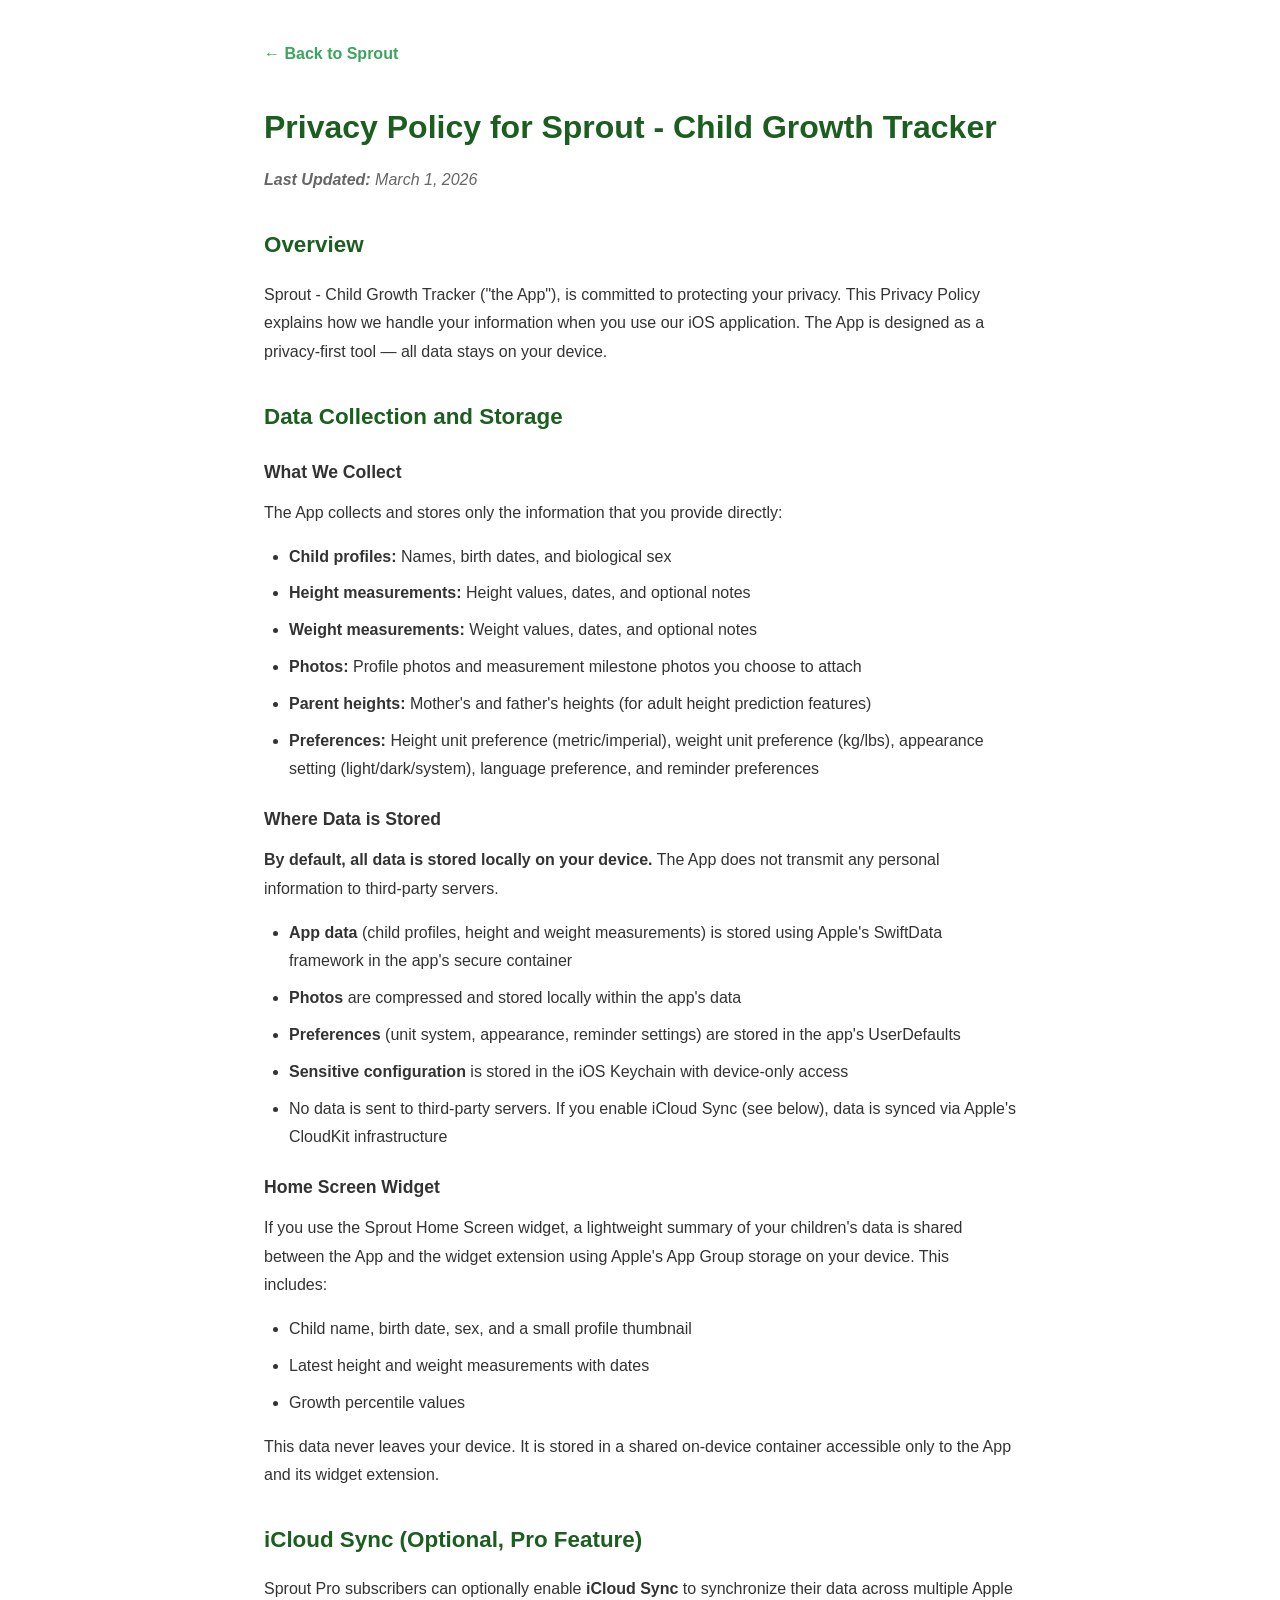
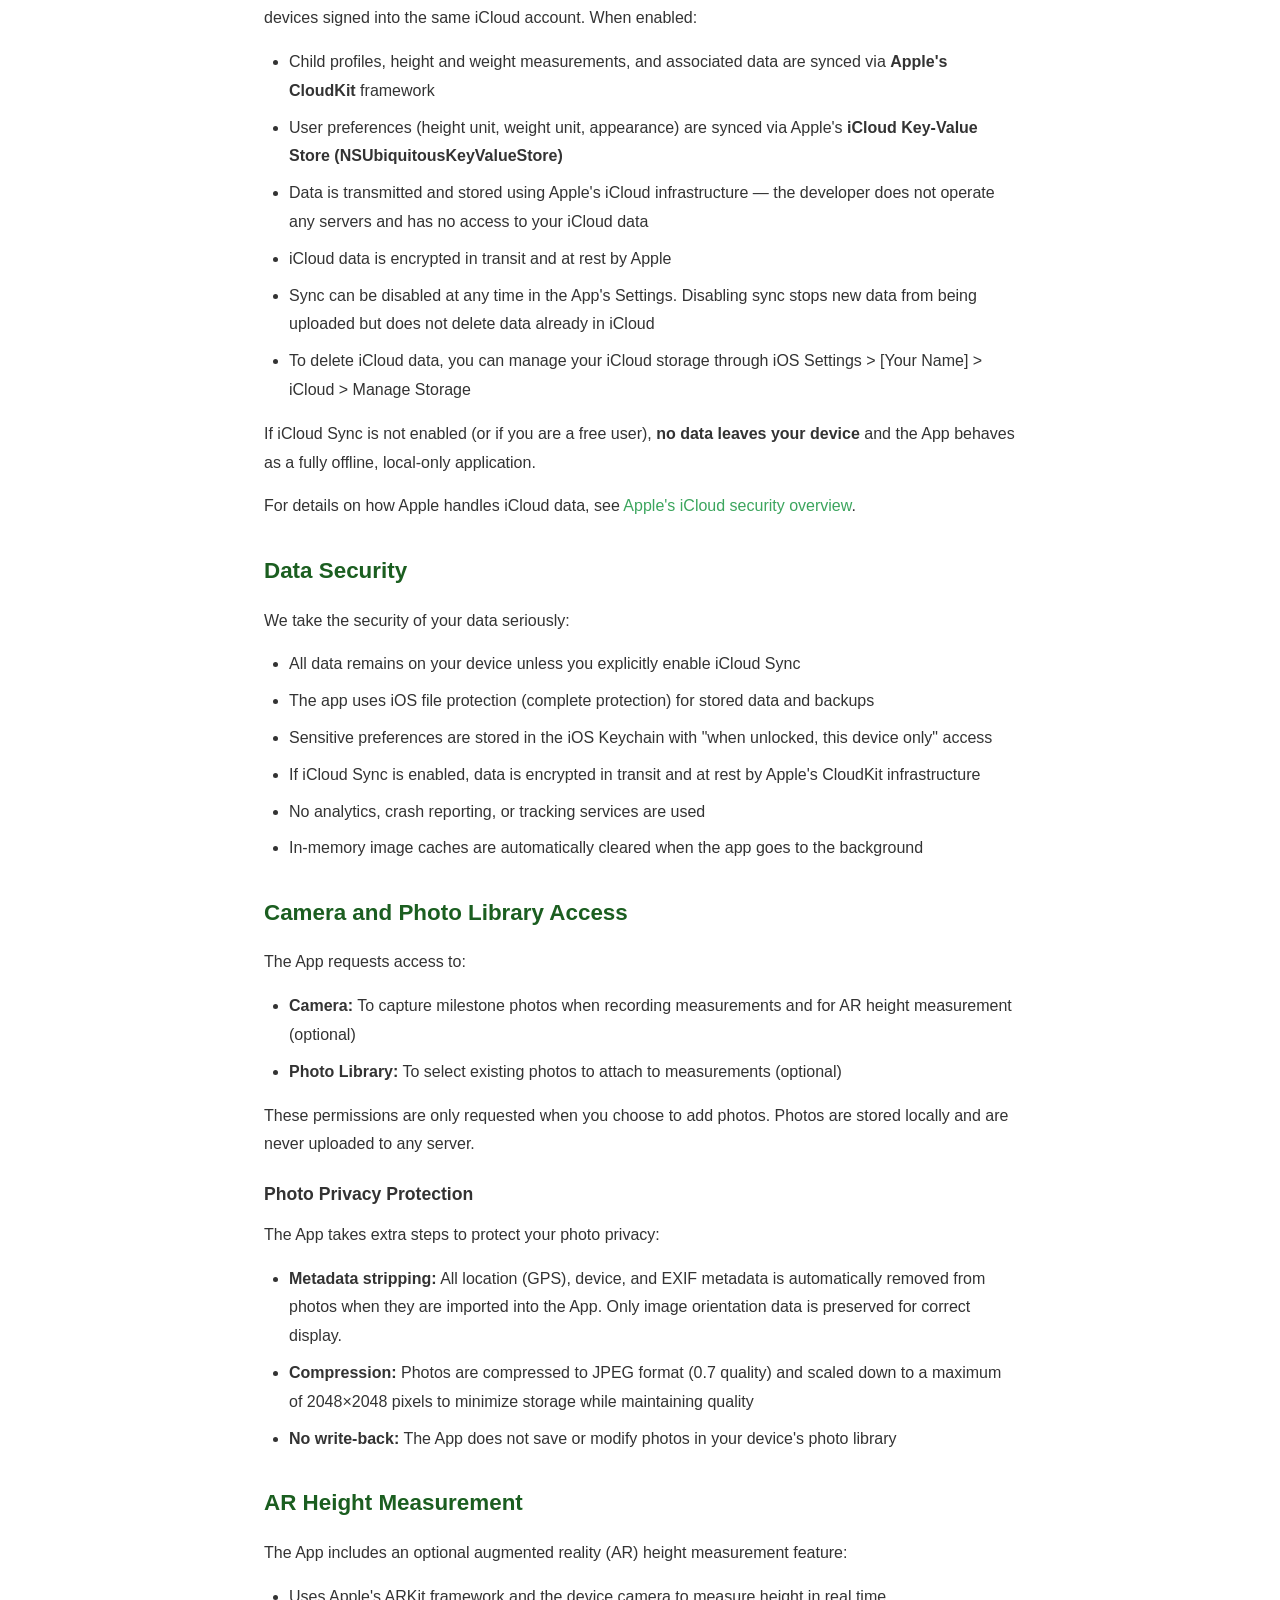
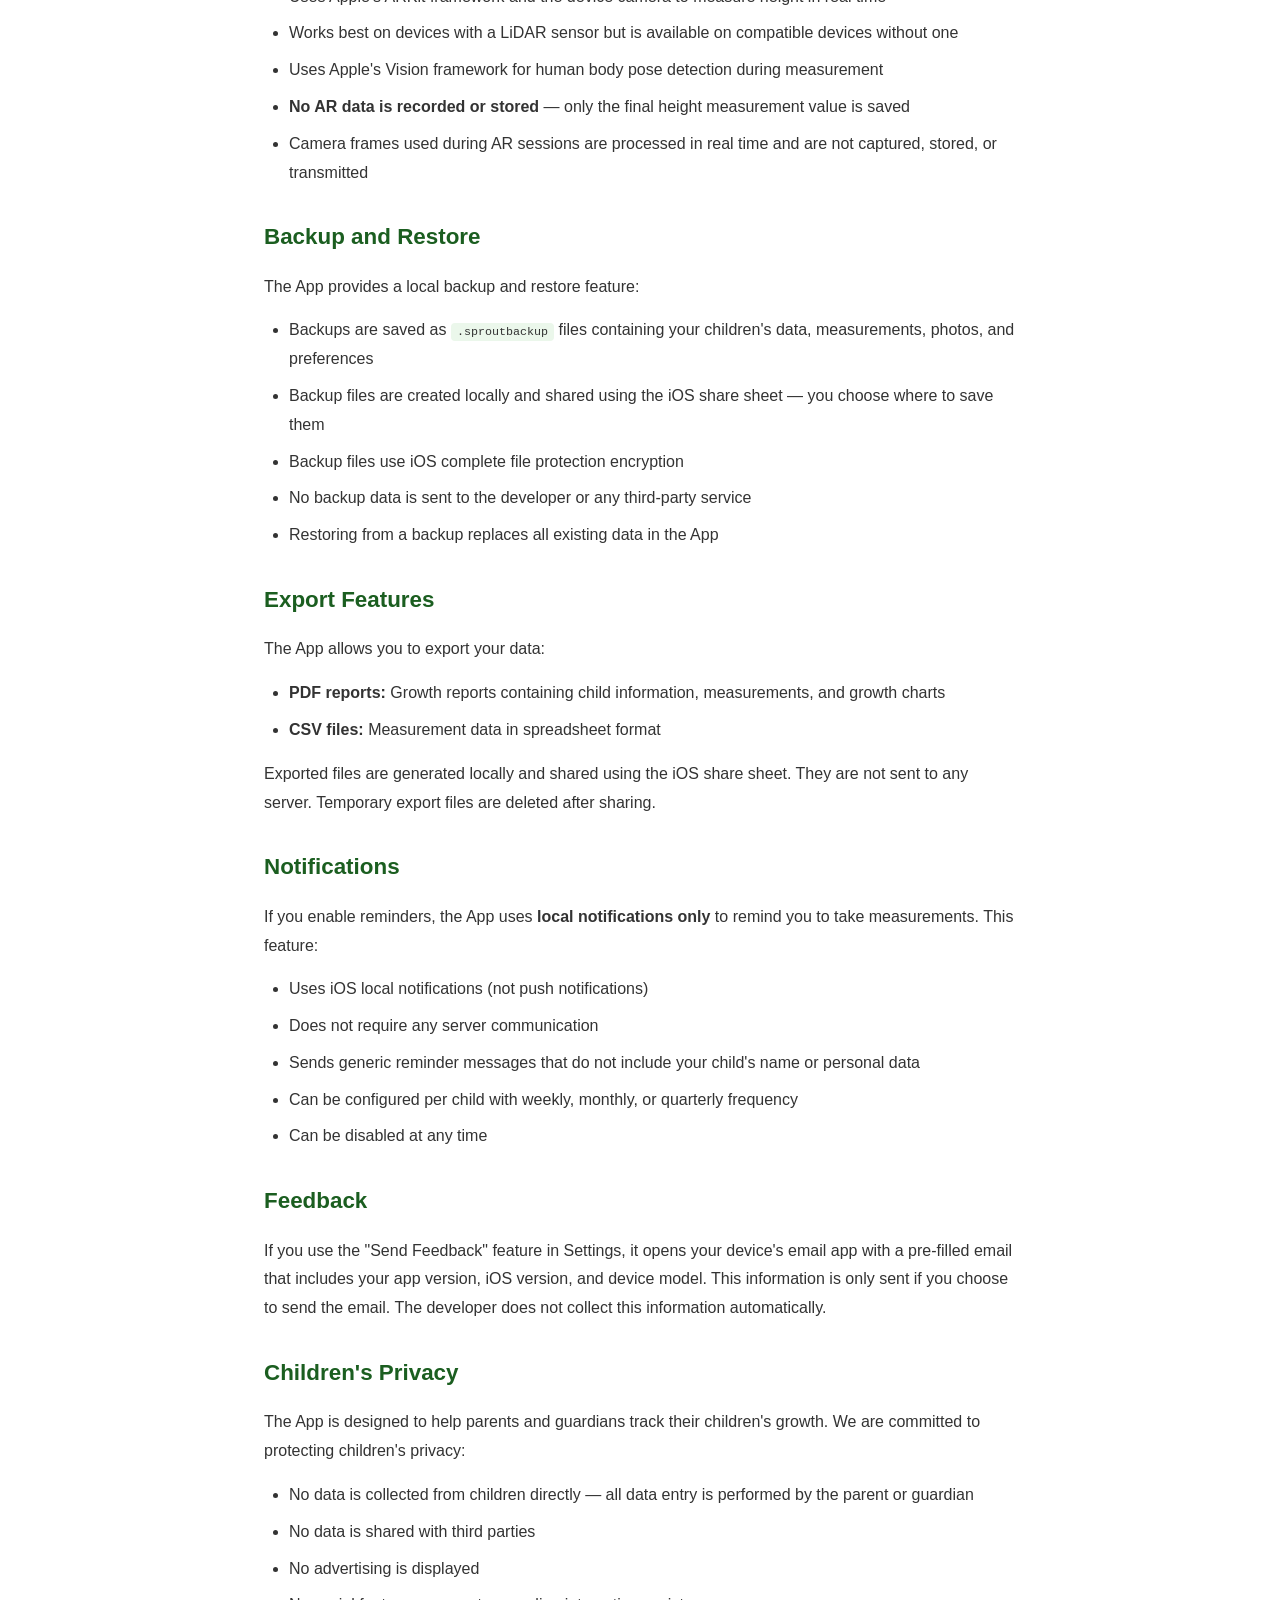
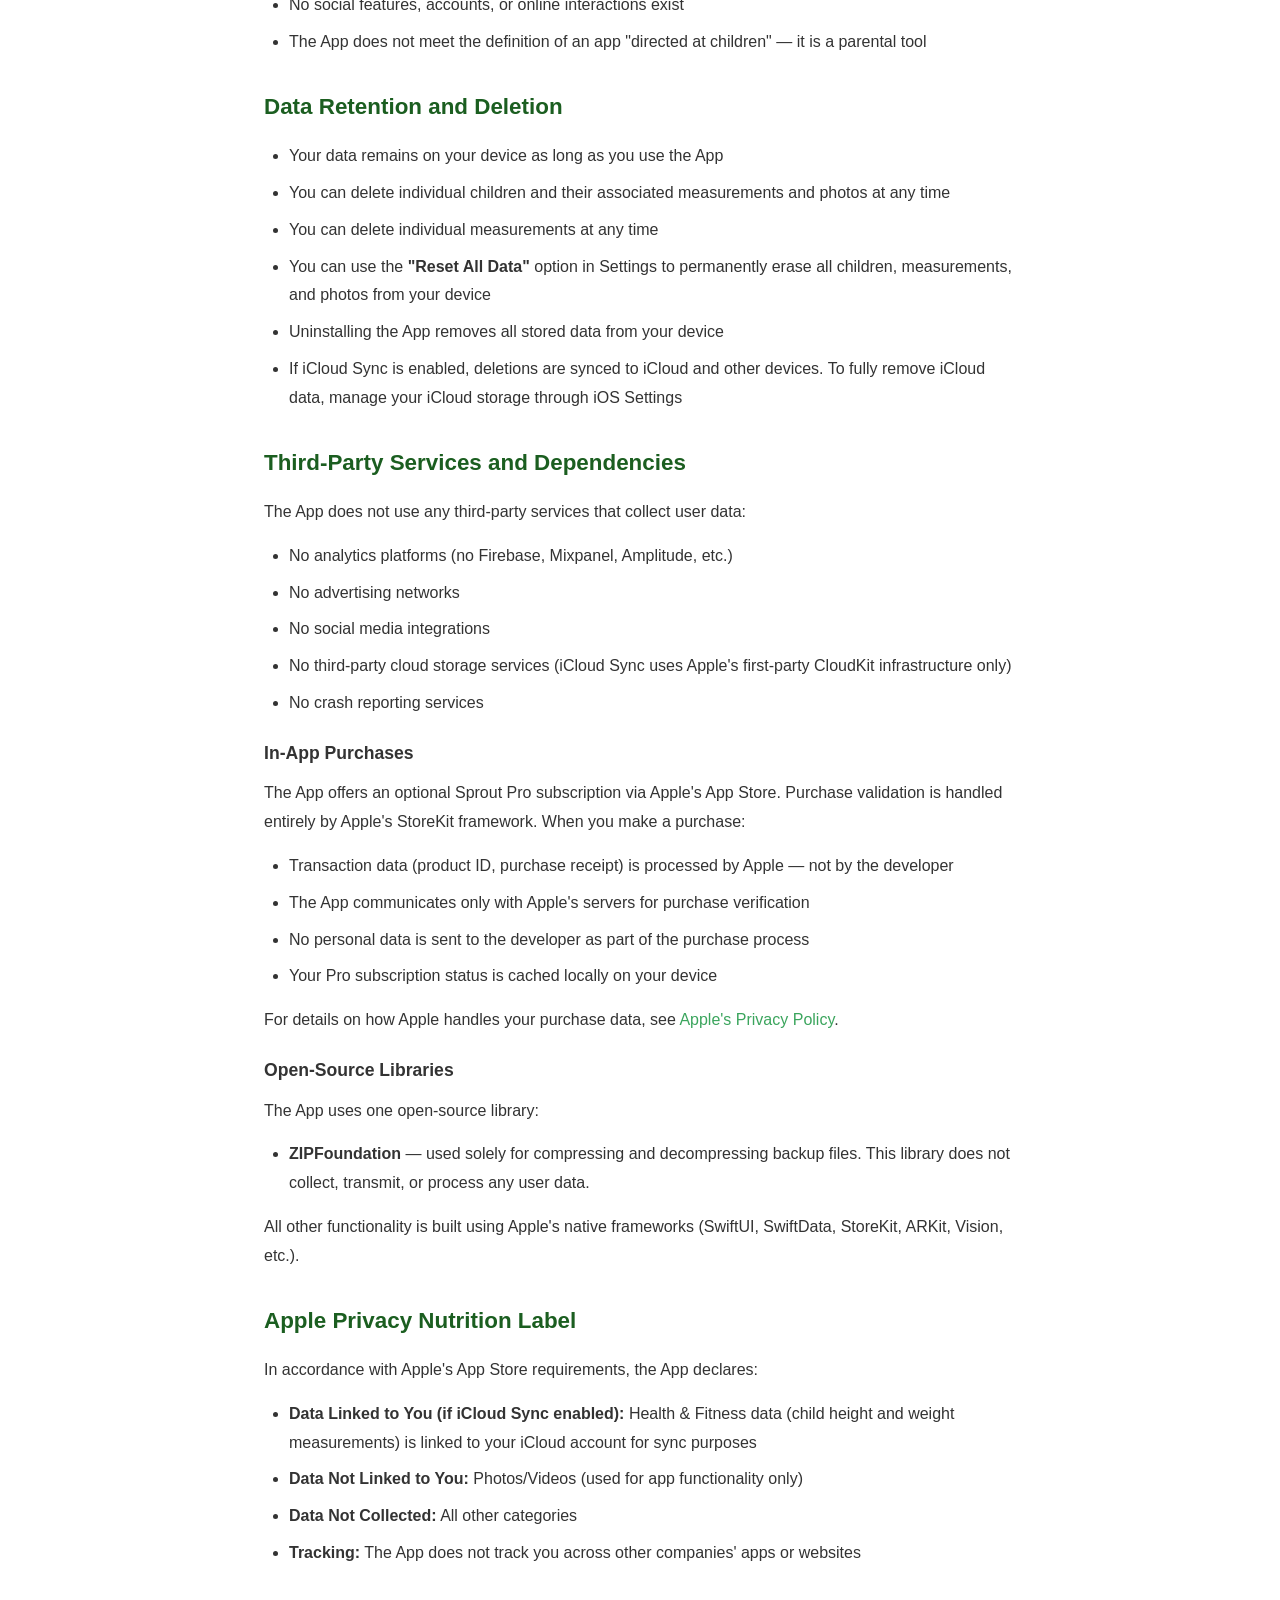
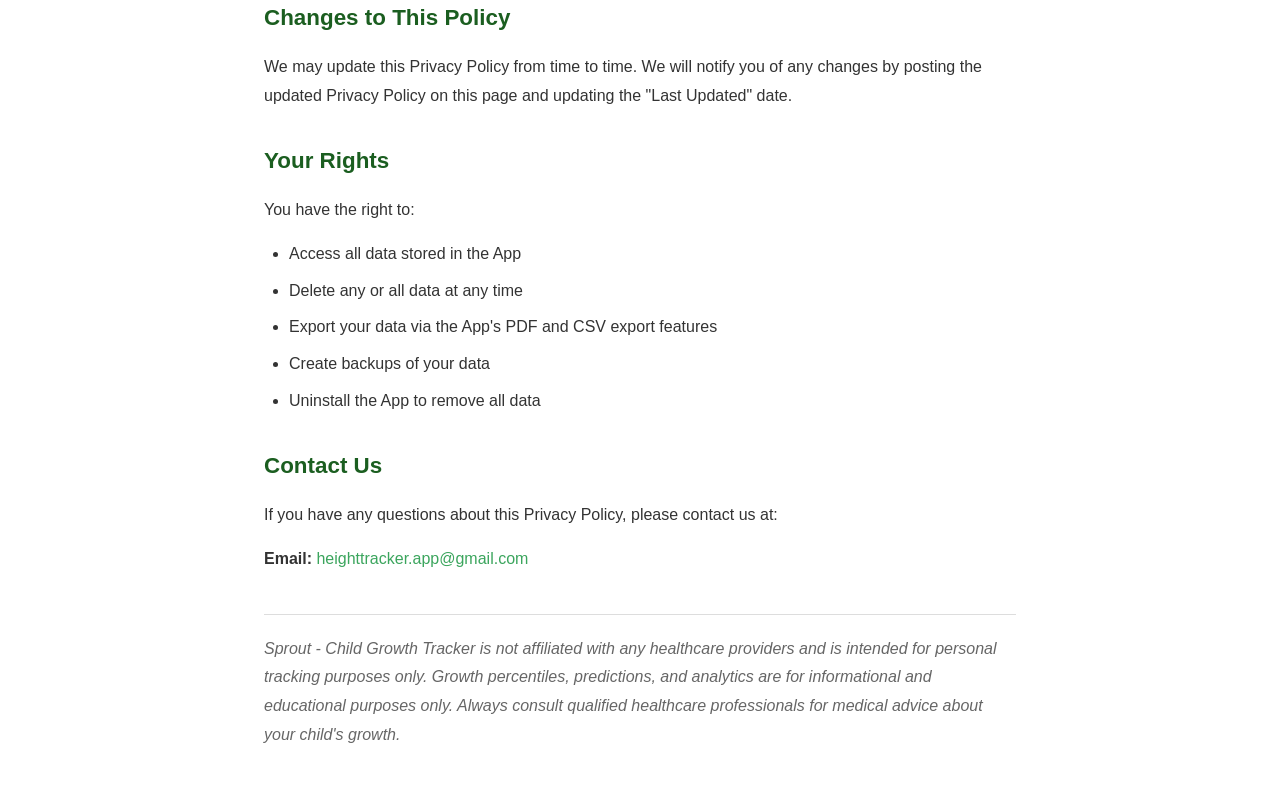
==== privacy-policy.html @ 0b7a2065 "Consolidate legal pages into main site and update for v2.3.0 - Add privacy-policy.html and terms-of-" ====
<!DOCTYPE html>
<html lang="en">
<head>
    <meta charset="UTF-8">
    <meta name="viewport" content="width=device-width, initial-scale=1.0">
    <title>Privacy Policy - Sprout - Child Growth Tracker</title>
    <meta name="description" content="Privacy Policy for Sprout - Child Growth Tracker. Learn how we protect your family's data.">

    <!-- Favicon -->
    <link rel="icon" type="image/png" href="images/app-icon.png">
    <link rel="apple-touch-icon" href="images/app-icon.png">

    <!-- Stylesheet -->
    <link rel="stylesheet" href="css/style.css">
    <link rel="stylesheet" href="css/legal.css">
</head>
<body>
    <div class="legal-container">
        <a href="index.html" class="back-link">&larr; Back to Sprout</a>

        <h1>Privacy Policy for Sprout - Child Growth Tracker</h1>
        <p class="updated"><strong>Last Updated:</strong> March 1, 2026</p>

        <h2>Overview</h2>
        <p>Sprout - Child Growth Tracker ("the App"), is committed to protecting your privacy. This Privacy Policy explains how we handle your information when you use our iOS application. The App is designed as a privacy-first tool &mdash; all data stays on your device.</p>

        <h2>Data Collection and Storage</h2>

        <h3>What We Collect</h3>
        <p>The App collects and stores only the information that you provide directly:</p>
        <ul>
            <li><strong>Child profiles:</strong> Names, birth dates, and biological sex</li>
            <li><strong>Height measurements:</strong> Height values, dates, and optional notes</li>
            <li><strong>Weight measurements:</strong> Weight values, dates, and optional notes</li>
            <li><strong>Photos:</strong> Profile photos and measurement milestone photos you choose to attach</li>
            <li><strong>Parent heights:</strong> Mother's and father's heights (for adult height prediction features)</li>
            <li><strong>Preferences:</strong> Height unit preference (metric/imperial), weight unit preference (kg/lbs), appearance setting (light/dark/system), language preference, and reminder preferences</li>
        </ul>

        <h3>Where Data is Stored</h3>
        <p><strong>By default, all data is stored locally on your device.</strong> The App does not transmit any personal information to third-party servers.</p>
        <ul>
            <li><strong>App data</strong> (child profiles, height and weight measurements) is stored using Apple's SwiftData framework in the app's secure container</li>
            <li><strong>Photos</strong> are compressed and stored locally within the app's data</li>
            <li><strong>Preferences</strong> (unit system, appearance, reminder settings) are stored in the app's UserDefaults</li>
            <li><strong>Sensitive configuration</strong> is stored in the iOS Keychain with device-only access</li>
            <li>No data is sent to third-party servers. If you enable iCloud Sync (see below), data is synced via Apple's CloudKit infrastructure</li>
        </ul>

        <h3>Home Screen Widget</h3>
        <p>If you use the Sprout Home Screen widget, a lightweight summary of your children's data is shared between the App and the widget extension using Apple's App Group storage on your device. This includes:</p>
        <ul>
            <li>Child name, birth date, sex, and a small profile thumbnail</li>
            <li>Latest height and weight measurements with dates</li>
            <li>Growth percentile values</li>
        </ul>
        <p>This data never leaves your device. It is stored in a shared on-device container accessible only to the App and its widget extension.</p>

        <h2>iCloud Sync (Optional, Pro Feature)</h2>
        <p>Sprout Pro subscribers can optionally enable <strong>iCloud Sync</strong> to synchronize their data across multiple Apple devices signed into the same iCloud account. When enabled:</p>
        <ul>
            <li>Child profiles, height and weight measurements, and associated data are synced via <strong>Apple's CloudKit</strong> framework</li>
            <li>User preferences (height unit, weight unit, appearance) are synced via Apple's <strong>iCloud Key-Value Store (NSUbiquitousKeyValueStore)</strong></li>
            <li>Data is transmitted and stored using Apple's iCloud infrastructure &mdash; the developer does not operate any servers and has no access to your iCloud data</li>
            <li>iCloud data is encrypted in transit and at rest by Apple</li>
            <li>Sync can be disabled at any time in the App's Settings. Disabling sync stops new data from being uploaded but does not delete data already in iCloud</li>
            <li>To delete iCloud data, you can manage your iCloud storage through iOS Settings &gt; [Your Name] &gt; iCloud &gt; Manage Storage</li>
        </ul>
        <p>If iCloud Sync is not enabled (or if you are a free user), <strong>no data leaves your device</strong> and the App behaves as a fully offline, local-only application.</p>
        <p>For details on how Apple handles iCloud data, see <a href="https://support.apple.com/en-us/102651">Apple's iCloud security overview</a>.</p>

        <h2>Data Security</h2>
        <p>We take the security of your data seriously:</p>
        <ul>
            <li>All data remains on your device unless you explicitly enable iCloud Sync</li>
            <li>The app uses iOS file protection (complete protection) for stored data and backups</li>
            <li>Sensitive preferences are stored in the iOS Keychain with "when unlocked, this device only" access</li>
            <li>If iCloud Sync is enabled, data is encrypted in transit and at rest by Apple's CloudKit infrastructure</li>
            <li>No analytics, crash reporting, or tracking services are used</li>
            <li>In-memory image caches are automatically cleared when the app goes to the background</li>
        </ul>

        <h2>Camera and Photo Library Access</h2>
        <p>The App requests access to:</p>
        <ul>
            <li><strong>Camera:</strong> To capture milestone photos when recording measurements and for AR height measurement (optional)</li>
            <li><strong>Photo Library:</strong> To select existing photos to attach to measurements (optional)</li>
        </ul>
        <p>These permissions are only requested when you choose to add photos. Photos are stored locally and are never uploaded to any server.</p>

        <h3>Photo Privacy Protection</h3>
        <p>The App takes extra steps to protect your photo privacy:</p>
        <ul>
            <li><strong>Metadata stripping:</strong> All location (GPS), device, and EXIF metadata is automatically removed from photos when they are imported into the App. Only image orientation data is preserved for correct display.</li>
            <li><strong>Compression:</strong> Photos are compressed to JPEG format (0.7 quality) and scaled down to a maximum of 2048&times;2048 pixels to minimize storage while maintaining quality</li>
            <li><strong>No write-back:</strong> The App does not save or modify photos in your device's photo library</li>
        </ul>

        <h2>AR Height Measurement</h2>
        <p>The App includes an optional augmented reality (AR) height measurement feature:</p>
        <ul>
            <li>Uses Apple's ARKit framework and the device camera to measure height in real time</li>
            <li>Works best on devices with a LiDAR sensor but is available on compatible devices without one</li>
            <li>Uses Apple's Vision framework for human body pose detection during measurement</li>
            <li><strong>No AR data is recorded or stored</strong> &mdash; only the final height measurement value is saved</li>
            <li>Camera frames used during AR sessions are processed in real time and are not captured, stored, or transmitted</li>
        </ul>

        <h2>Backup and Restore</h2>
        <p>The App provides a local backup and restore feature:</p>
        <ul>
            <li>Backups are saved as <code>.sproutbackup</code> files containing your children's data, measurements, photos, and preferences</li>
            <li>Backup files are created locally and shared using the iOS share sheet &mdash; you choose where to save them</li>
            <li>Backup files use iOS complete file protection encryption</li>
            <li>No backup data is sent to the developer or any third-party service</li>
            <li>Restoring from a backup replaces all existing data in the App</li>
        </ul>

        <h2>Export Features</h2>
        <p>The App allows you to export your data:</p>
        <ul>
            <li><strong>PDF reports:</strong> Growth reports containing child information, measurements, and growth charts</li>
            <li><strong>CSV files:</strong> Measurement data in spreadsheet format</li>
        </ul>
        <p>Exported files are generated locally and shared using the iOS share sheet. They are not sent to any server. Temporary export files are deleted after sharing.</p>

        <h2>Notifications</h2>
        <p>If you enable reminders, the App uses <strong>local notifications only</strong> to remind you to take measurements. This feature:</p>
        <ul>
            <li>Uses iOS local notifications (not push notifications)</li>
            <li>Does not require any server communication</li>
            <li>Sends generic reminder messages that do not include your child's name or personal data</li>
            <li>Can be configured per child with weekly, monthly, or quarterly frequency</li>
            <li>Can be disabled at any time</li>
        </ul>

        <h2>Feedback</h2>
        <p>If you use the "Send Feedback" feature in Settings, it opens your device's email app with a pre-filled email that includes your app version, iOS version, and device model. This information is only sent if you choose to send the email. The developer does not collect this information automatically.</p>

        <h2>Children's Privacy</h2>
        <p>The App is designed to help parents and guardians track their children's growth. We are committed to protecting children's privacy:</p>
        <ul>
            <li>No data is collected from children directly &mdash; all data entry is performed by the parent or guardian</li>
            <li>No data is shared with third parties</li>
            <li>No advertising is displayed</li>
            <li>No social features, accounts, or online interactions exist</li>
            <li>The App does not meet the definition of an app "directed at children" &mdash; it is a parental tool</li>
        </ul>

        <h2>Data Retention and Deletion</h2>
        <ul>
            <li>Your data remains on your device as long as you use the App</li>
            <li>You can delete individual children and their associated measurements and photos at any time</li>
            <li>You can delete individual measurements at any time</li>
            <li>You can use the <strong>"Reset All Data"</strong> option in Settings to permanently erase all children, measurements, and photos from your device</li>
            <li>Uninstalling the App removes all stored data from your device</li>
            <li>If iCloud Sync is enabled, deletions are synced to iCloud and other devices. To fully remove iCloud data, manage your iCloud storage through iOS Settings</li>
        </ul>

        <h2>Third-Party Services and Dependencies</h2>
        <p>The App does not use any third-party services that collect user data:</p>
        <ul>
            <li>No analytics platforms (no Firebase, Mixpanel, Amplitude, etc.)</li>
            <li>No advertising networks</li>
            <li>No social media integrations</li>
            <li>No third-party cloud storage services (iCloud Sync uses Apple's first-party CloudKit infrastructure only)</li>
            <li>No crash reporting services</li>
        </ul>

        <h3>In-App Purchases</h3>
        <p>The App offers an optional Sprout Pro subscription via Apple's App Store. Purchase validation is handled entirely by Apple's StoreKit framework. When you make a purchase:</p>
        <ul>
            <li>Transaction data (product ID, purchase receipt) is processed by Apple &mdash; not by the developer</li>
            <li>The App communicates only with Apple's servers for purchase verification</li>
            <li>No personal data is sent to the developer as part of the purchase process</li>
            <li>Your Pro subscription status is cached locally on your device</li>
        </ul>
        <p>For details on how Apple handles your purchase data, see <a href="https://www.apple.com/legal/privacy/">Apple's Privacy Policy</a>.</p>

        <h3>Open-Source Libraries</h3>
        <p>The App uses one open-source library:</p>
        <ul>
            <li><strong>ZIPFoundation</strong> &mdash; used solely for compressing and decompressing backup files. This library does not collect, transmit, or process any user data.</li>
        </ul>
        <p>All other functionality is built using Apple's native frameworks (SwiftUI, SwiftData, StoreKit, ARKit, Vision, etc.).</p>

        <h2>Apple Privacy Nutrition Label</h2>
        <p>In accordance with Apple's App Store requirements, the App declares:</p>
        <ul>
            <li><strong>Data Linked to You (if iCloud Sync enabled):</strong> Health &amp; Fitness data (child height and weight measurements) is linked to your iCloud account for sync purposes</li>
            <li><strong>Data Not Linked to You:</strong> Photos/Videos (used for app functionality only)</li>
            <li><strong>Data Not Collected:</strong> All other categories</li>
            <li><strong>Tracking:</strong> The App does not track you across other companies' apps or websites</li>
        </ul>

        <h2>Changes to This Policy</h2>
        <p>We may update this Privacy Policy from time to time. We will notify you of any changes by posting the updated Privacy Policy on this page and updating the "Last Updated" date.</p>

        <h2>Your Rights</h2>
        <p>You have the right to:</p>
        <ul>
            <li>Access all data stored in the App</li>
            <li>Delete any or all data at any time</li>
            <li>Export your data via the App's PDF and CSV export features</li>
            <li>Create backups of your data</li>
            <li>Uninstall the App to remove all data</li>
        </ul>

        <h2>Contact Us</h2>
        <p>If you have any questions about this Privacy Policy, please contact us at:</p>
        <p><strong>Email:</strong> <a href="mailto:heighttracker.app@gmail.com">heighttracker.app@gmail.com</a></p>

        <p class="disclaimer">Sprout - Child Growth Tracker is not affiliated with any healthcare providers and is intended for personal tracking purposes only. Growth percentiles, predictions, and analytics are for informational and educational purposes only. Always consult qualified healthcare professionals for medical advice about your child's growth.</p>
    </div>
</body>
</html>
---- css/style.css ----
/* ============================================
   Sprout - Child Growth Tracker Landing Page
   Brand Colors:
     Primary Green:  #3BA55D
     Dark Green:     #1B5E20
     Light Mint:     #EBF7EB
     White:          #FFFFFF
   ============================================ */

/* --- Reset & Base --- */
*, *::before, *::after {
    box-sizing: border-box;
    margin: 0;
    padding: 0;
}

html {
    scroll-behavior: smooth;
    -webkit-text-size-adjust: 100%;
}

body {
    font-family: -apple-system, BlinkMacSystemFont, 'Segoe UI', Roboto, Helvetica, Arial, sans-serif;
    color: #333;
    line-height: 1.6;
    background: #FFFFFF;
}

img {
    max-width: 100%;
    height: auto;
    display: block;
}

a {
    color: #3BA55D;
    text-decoration: none;
}

a:hover {
    text-decoration: underline;
}

/* --- Container --- */
.container {
    max-width: 1100px;
    margin: 0 auto;
    padding: 0 24px;
}

/* --- Hero --- */
.hero {
    background: linear-gradient(135deg, #EBF7EB 0%, #d4efd4 100%);
    padding: 80px 0 60px;
    text-align: center;
}

.hero-content {
    max-width: 640px;
    margin: 0 auto;
}

.app-icon {
    width: 120px;
    height: 120px;
    border-radius: 26px;
    margin: 0 auto 24px;
    box-shadow: 0 4px 20px rgba(0, 0, 0, 0.1);
}

.hero h1 {
    font-size: 3rem;
    font-weight: 800;
    color: #1B5E20;
    margin-bottom: 4px;
    letter-spacing: -0.5px;
}

.subtitle {
    font-size: 1.25rem;
    font-weight: 600;
    color: #3BA55D;
    margin-bottom: 16px;
}

.tagline {
    font-size: 1.1rem;
    color: #555;
    margin-bottom: 32px;
    line-height: 1.7;
}

.app-store-badge img {
    height: 54px;
    width: auto;
    display: inline-block;
    transition: transform 0.2s ease;
}

.app-store-badge:hover img {
    transform: scale(1.05);
}

.app-store-badge:hover {
    text-decoration: none;
}

/* --- Screenshots --- */
.screenshots {
    padding: 80px 0;
    background: #FFFFFF;
}

.screenshots h2,
.features h2,
.pricing h2 {
    text-align: center;
    font-size: 2rem;
    font-weight: 700;
    color: #1B5E20;
    margin-bottom: 40px;
}

.screenshot-grid {
    display: grid;
    grid-template-columns: repeat(3, 1fr);
    gap: 24px;
    max-width: 900px;
    margin: 0 auto;
}

.screenshot-item {
    text-align: center;
}

.screenshot-item img {
    width: 100%;
    border-radius: 16px;
    box-shadow: 0 4px 16px rgba(0, 0, 0, 0.1);
    margin-bottom: 12px;
    background: #f0f0f0;
    aspect-ratio: 9 / 19.5;
    object-fit: cover;
}

.screenshot-item p {
    font-size: 0.95rem;
    font-weight: 600;
    color: #555;
}

/* --- Features --- */
.features {
    padding: 80px 0;
    background: #EBF7EB;
}

.features-grid {
    display: grid;
    grid-template-columns: repeat(4, 1fr);
    gap: 24px;
}

.feature-card {
    background: #FFFFFF;
    border-radius: 16px;
    padding: 32px 24px;
    text-align: center;
    box-shadow: 0 2px 12px rgba(0, 0, 0, 0.06);
    transition: transform 0.2s ease, box-shadow 0.2s ease;
}

.feature-card:hover {
    transform: translateY(-4px);
    box-shadow: 0 8px 24px rgba(0, 0, 0, 0.1);
}

.feature-icon {
    font-size: 2.5rem;
    margin-bottom: 16px;
}

.feature-card h3 {
    font-size: 1.05rem;
    font-weight: 700;
    color: #1B5E20;
    margin-bottom: 8px;
}

.feature-card p {
    font-size: 0.9rem;
    color: #666;
    line-height: 1.5;
}

/* --- Pricing --- */
.pricing {
    padding: 80px 0;
    background: #FFFFFF;
}

.pricing-subtitle {
    text-align: center;
    font-size: 1.1rem;
    color: #666;
    margin-top: -24px;
    margin-bottom: 48px;
}

.pricing-grid {
    display: grid;
    grid-template-columns: repeat(2, 1fr);
    gap: 32px;
    max-width: 720px;
    margin: 0 auto;
}

.pricing-card {
    background: #FFFFFF;
    border: 2px solid #e0e0e0;
    border-radius: 20px;
    padding: 40px 32px;
    position: relative;
    transition: box-shadow 0.2s ease;
}

.pricing-card:hover {
    box-shadow: 0 8px 24px rgba(0, 0, 0, 0.08);
}

.pricing-card.pro {
    border-color: #3BA55D;
    box-shadow: 0 4px 20px rgba(59, 165, 93, 0.15);
}

.pricing-badge {
    position: absolute;
    top: -14px;
    left: 50%;
    transform: translateX(-50%);
    background: #3BA55D;
    color: #FFFFFF;
    font-size: 0.8rem;
    font-weight: 700;
    padding: 4px 16px;
    border-radius: 20px;
    text-transform: uppercase;
    letter-spacing: 0.5px;
}

.pricing-header {
    text-align: center;
    margin-bottom: 24px;
    padding-bottom: 24px;
    border-bottom: 1px solid #eee;
}

.pricing-header h3 {
    font-size: 1.3rem;
    font-weight: 700;
    color: #1B5E20;
    margin-bottom: 8px;
}

.price {
    font-size: 2.5rem;
    font-weight: 800;
    color: #333;
}

.price-period {
    font-size: 0.85rem;
    color: #888;
    margin-top: 4px;
}

.pricing-features {
    list-style: none;
}

.pricing-features li {
    padding: 8px 0;
    font-size: 0.95rem;
    color: #555;
    position: relative;
    padding-left: 28px;
}

.pricing-features li::before {
    content: "\2713";
    position: absolute;
    left: 0;
    color: #3BA55D;
    font-weight: 700;
    font-size: 1rem;
}

/* --- Footer --- */
footer {
    background: #1B5E20;
    color: #FFFFFF;
    padding: 60px 0 40px;
    text-align: center;
}

.footer-cta {
    margin-bottom: 40px;
}

.footer-cta h2 {
    font-size: 1.6rem;
    font-weight: 700;
    color: #FFFFFF;
    margin-bottom: 20px;
}

.footer-links {
    margin-bottom: 24px;
}

.footer-links a {
    color: rgba(255, 255, 255, 0.8);
    margin: 0 16px;
    font-size: 0.9rem;
    transition: color 0.2s ease;
}

.footer-links a:hover {
    color: #FFFFFF;
    text-decoration: underline;
}

.footer-copyright {
    font-size: 0.8rem;
    color: rgba(255, 255, 255, 0.5);
}

/* --- Responsive --- */

/* Tablets */
@media (max-width: 900px) {
    .features-grid {
        grid-template-columns: repeat(2, 1fr);
    }

    .screenshot-grid {
        grid-template-columns: repeat(3, 1fr);
        gap: 16px;
    }
}

/* Mobile */
@media (max-width: 640px) {
    .hero {
        padding: 60px 0 48px;
    }

    .hero h1 {
        font-size: 2.2rem;
    }

    .tagline {
        font-size: 1rem;
    }

    .screenshots h2,
    .features h2,
    .pricing h2 {
        font-size: 1.6rem;
    }

    .screenshot-grid {
        grid-template-columns: repeat(2, 1fr);
        gap: 12px;
    }

    .screenshots,
    .features,
    .pricing {
        padding: 60px 0;
    }

    .features-grid {
        grid-template-columns: 1fr;
        gap: 16px;
    }

    .feature-card {
        padding: 24px 20px;
    }

    .pricing-grid {
        grid-template-columns: 1fr;
        gap: 24px;
    }

    .pricing-card {
        padding: 32px 24px;
    }

    .footer-links a {
        display: block;
        margin: 8px 0;
    }

    .footer-cta h2 {
        font-size: 1.3rem;
    }
}

/* Small phones */
@media (max-width: 380px) {
    .hero h1 {
        font-size: 1.8rem;
    }

    .container {
        padding: 0 16px;
    }

    .screenshot-grid {
        grid-template-columns: 1fr;
        max-width: 260px;
        margin: 0 auto;
    }
}
---- css/legal.css ----
/* ============================================
   Sprout - Legal Pages (Privacy Policy, ToS)
   Inherits base reset & fonts from style.css
   ============================================ */

.legal-container {
    max-width: 800px;
    margin: 0 auto;
    padding: 40px 24px;
    background: #FFFFFF;
    min-height: 100vh;
    line-height: 1.8;
}

.legal-container h1 {
    color: #1B5E20;
    margin-bottom: 10px;
    font-size: 2em;
    font-weight: 800;
}

.legal-container h2 {
    color: #1B5E20;
    margin-top: 30px;
    margin-bottom: 15px;
    font-size: 1.4em;
    font-weight: 700;
}

.legal-container h3 {
    color: #333;
    margin-top: 20px;
    margin-bottom: 10px;
    font-size: 1.1em;
    font-weight: 700;
}

.legal-container p {
    margin-bottom: 15px;
}

.legal-container ul {
    margin-bottom: 15px;
    padding-left: 25px;
}

.legal-container li {
    margin-bottom: 8px;
}

.legal-container a {
    color: #3BA55D;
}

.legal-container a:hover {
    text-decoration: underline;
}

.back-link {
    display: inline-block;
    margin-bottom: 30px;
    color: #3BA55D;
    text-decoration: none;
    font-weight: 600;
}

.back-link:hover {
    text-decoration: underline;
}

.updated {
    color: #666;
    font-style: italic;
    margin-bottom: 30px;
}

.disclaimer {
    margin-top: 40px;
    padding-top: 20px;
    border-top: 1px solid #ddd;
    font-style: italic;
    color: #666;
}

.thanks {
    margin-top: 40px;
    padding-top: 20px;
    border-top: 1px solid #ddd;
    font-style: italic;
    text-align: center;
    color: #666;
}

code {
    background: #EBF7EB;
    padding: 2px 6px;
    border-radius: 4px;
    font-size: 0.9em;
}
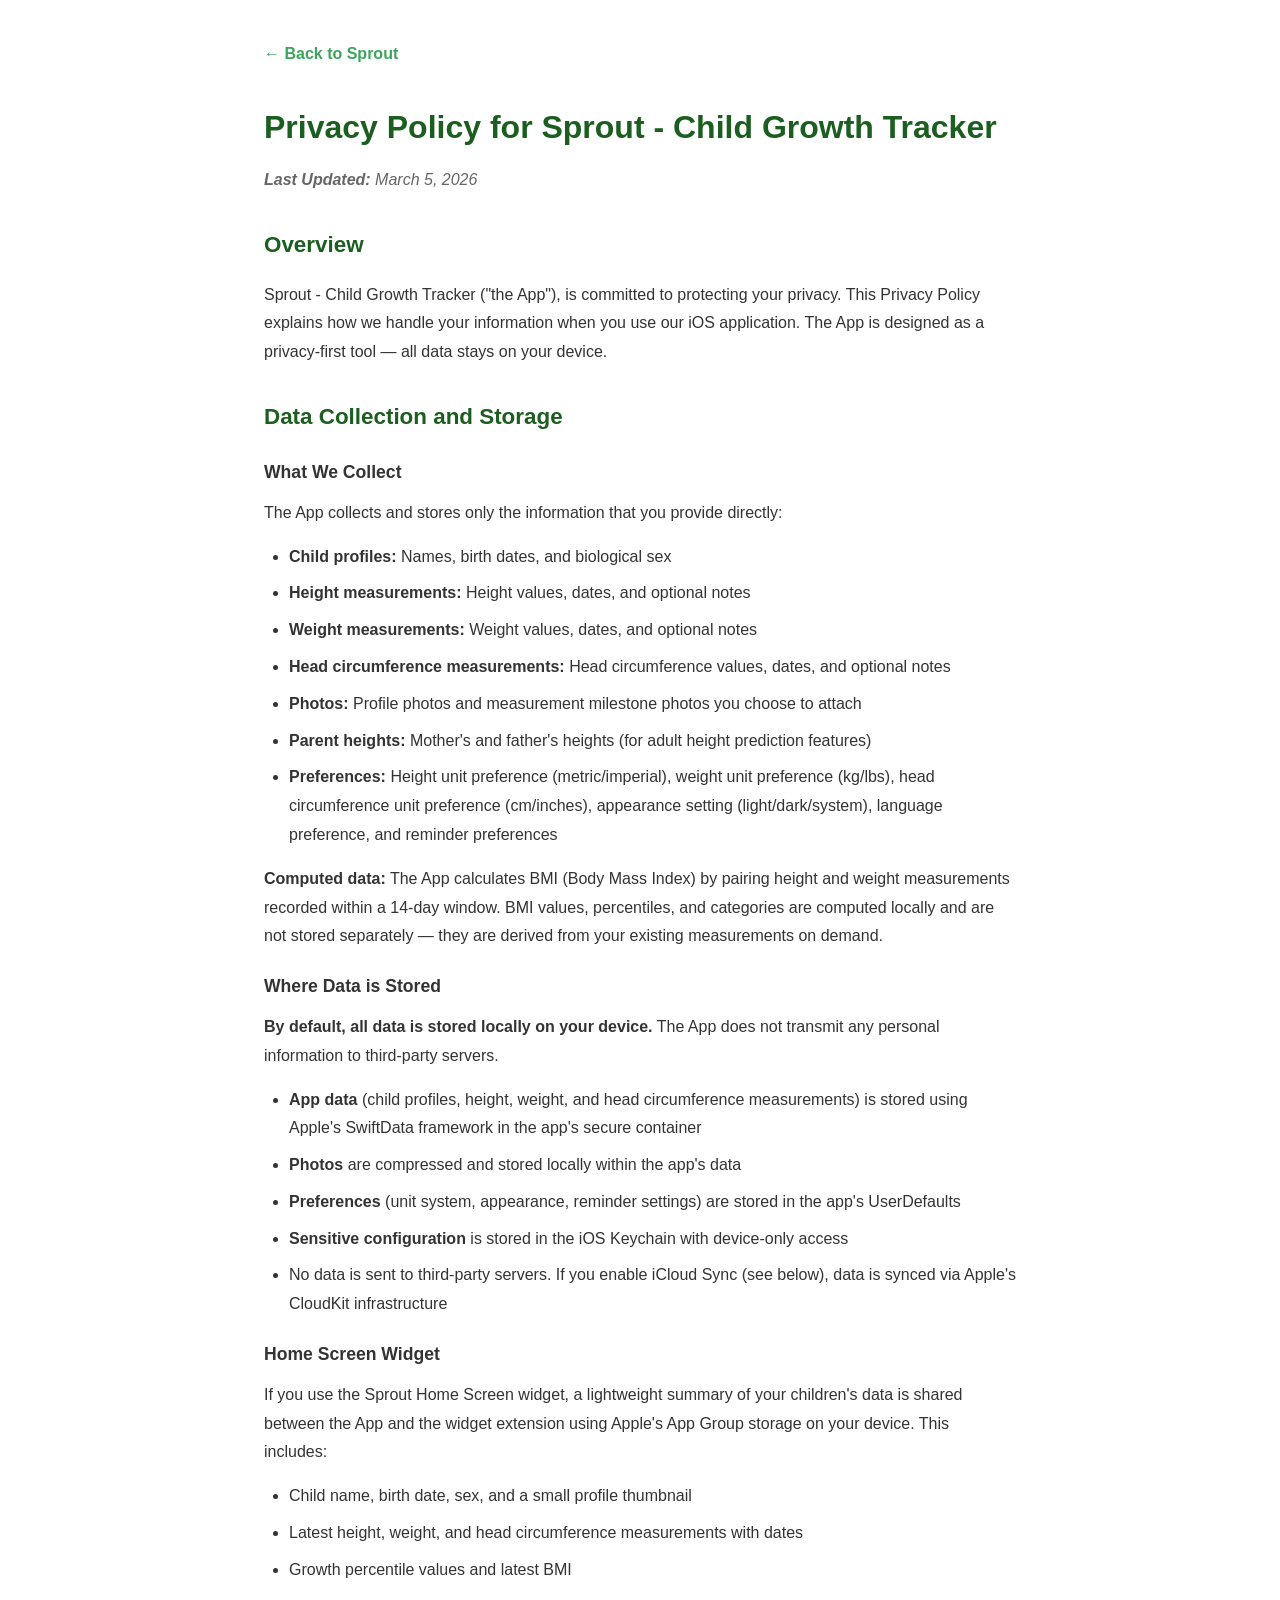
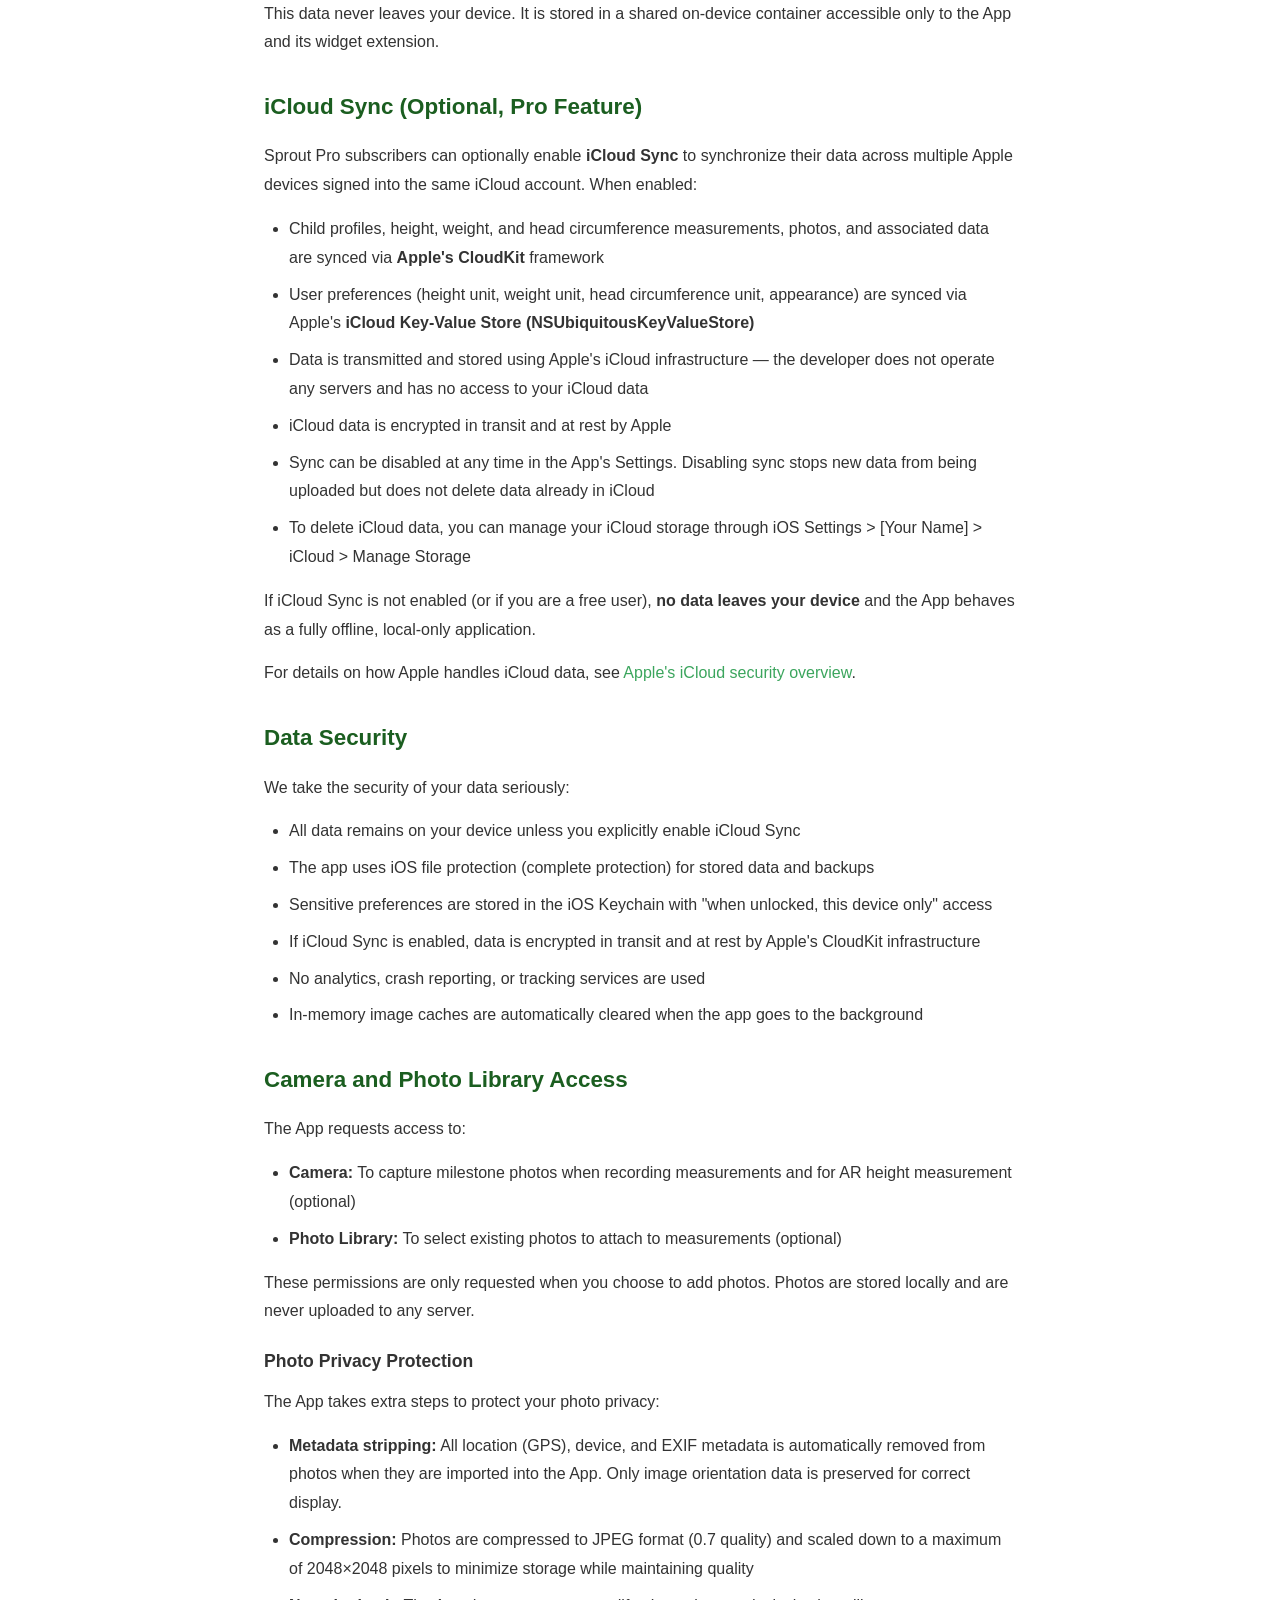
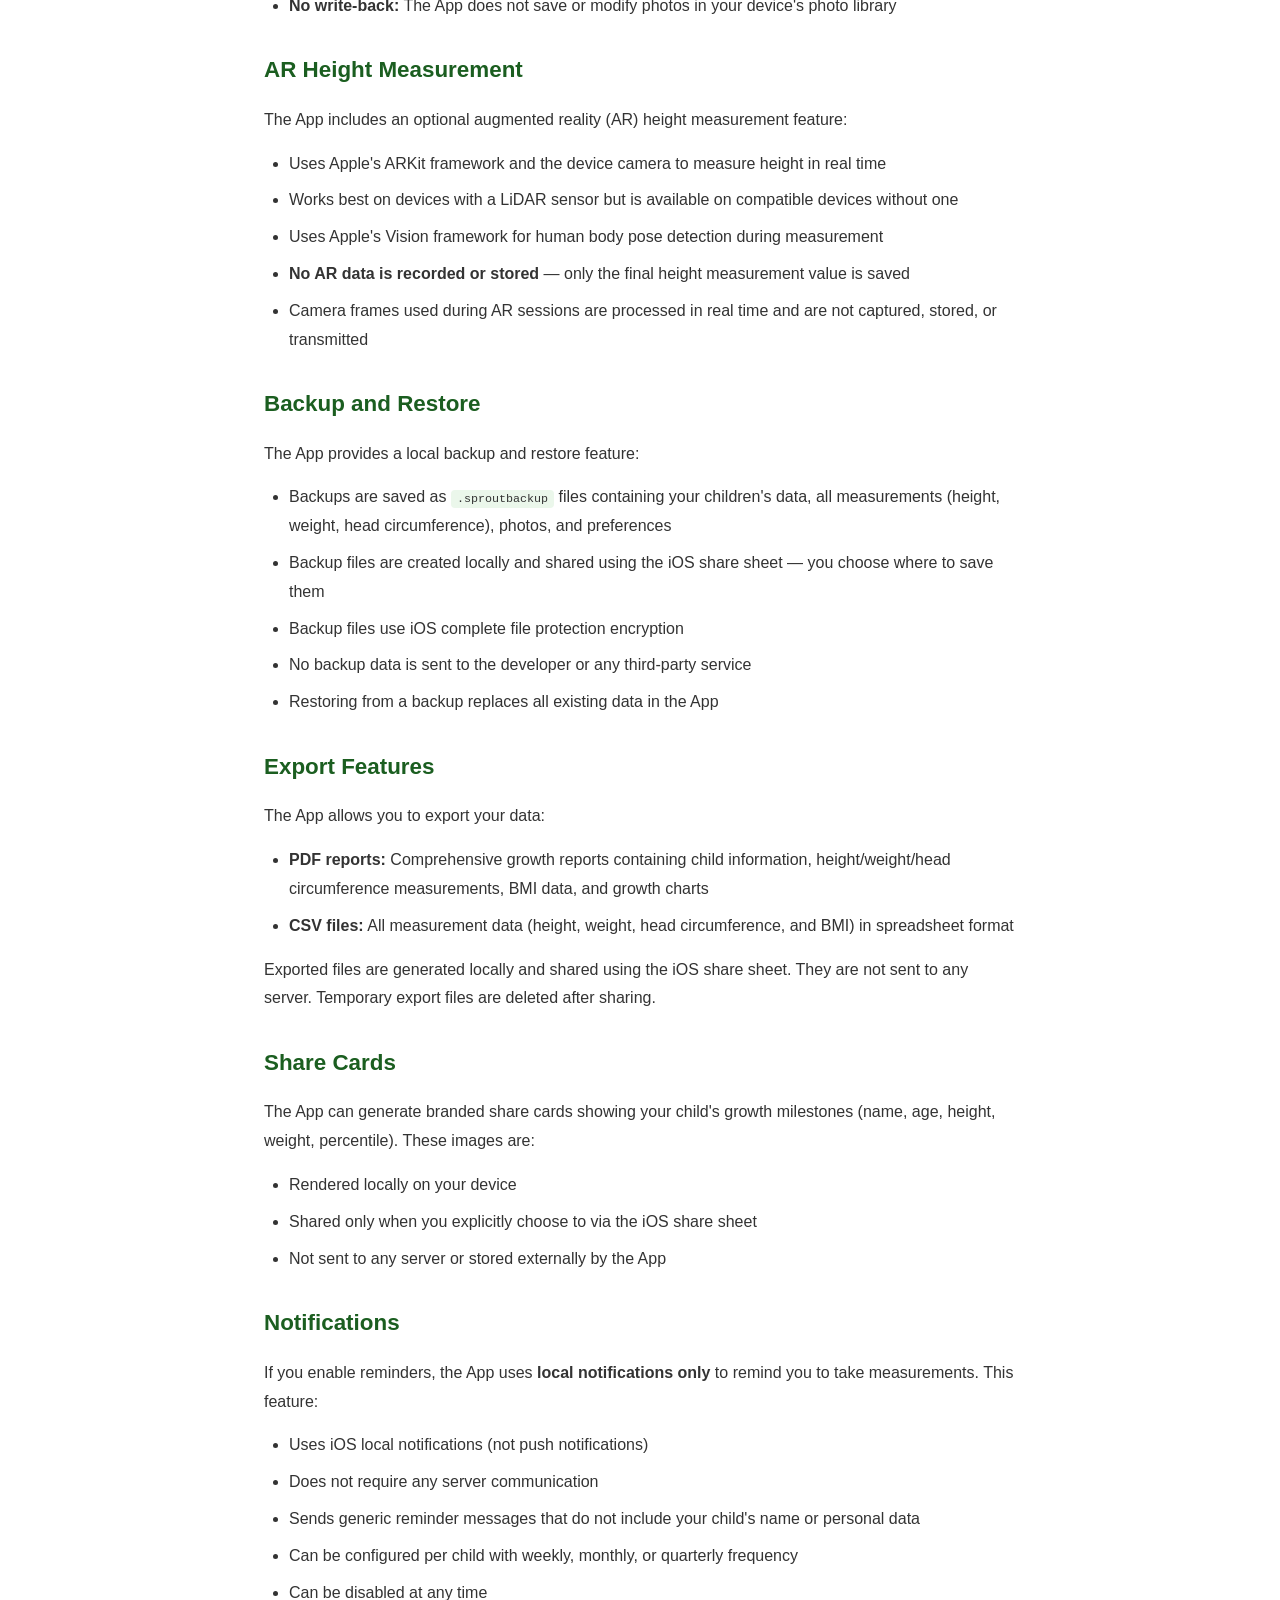
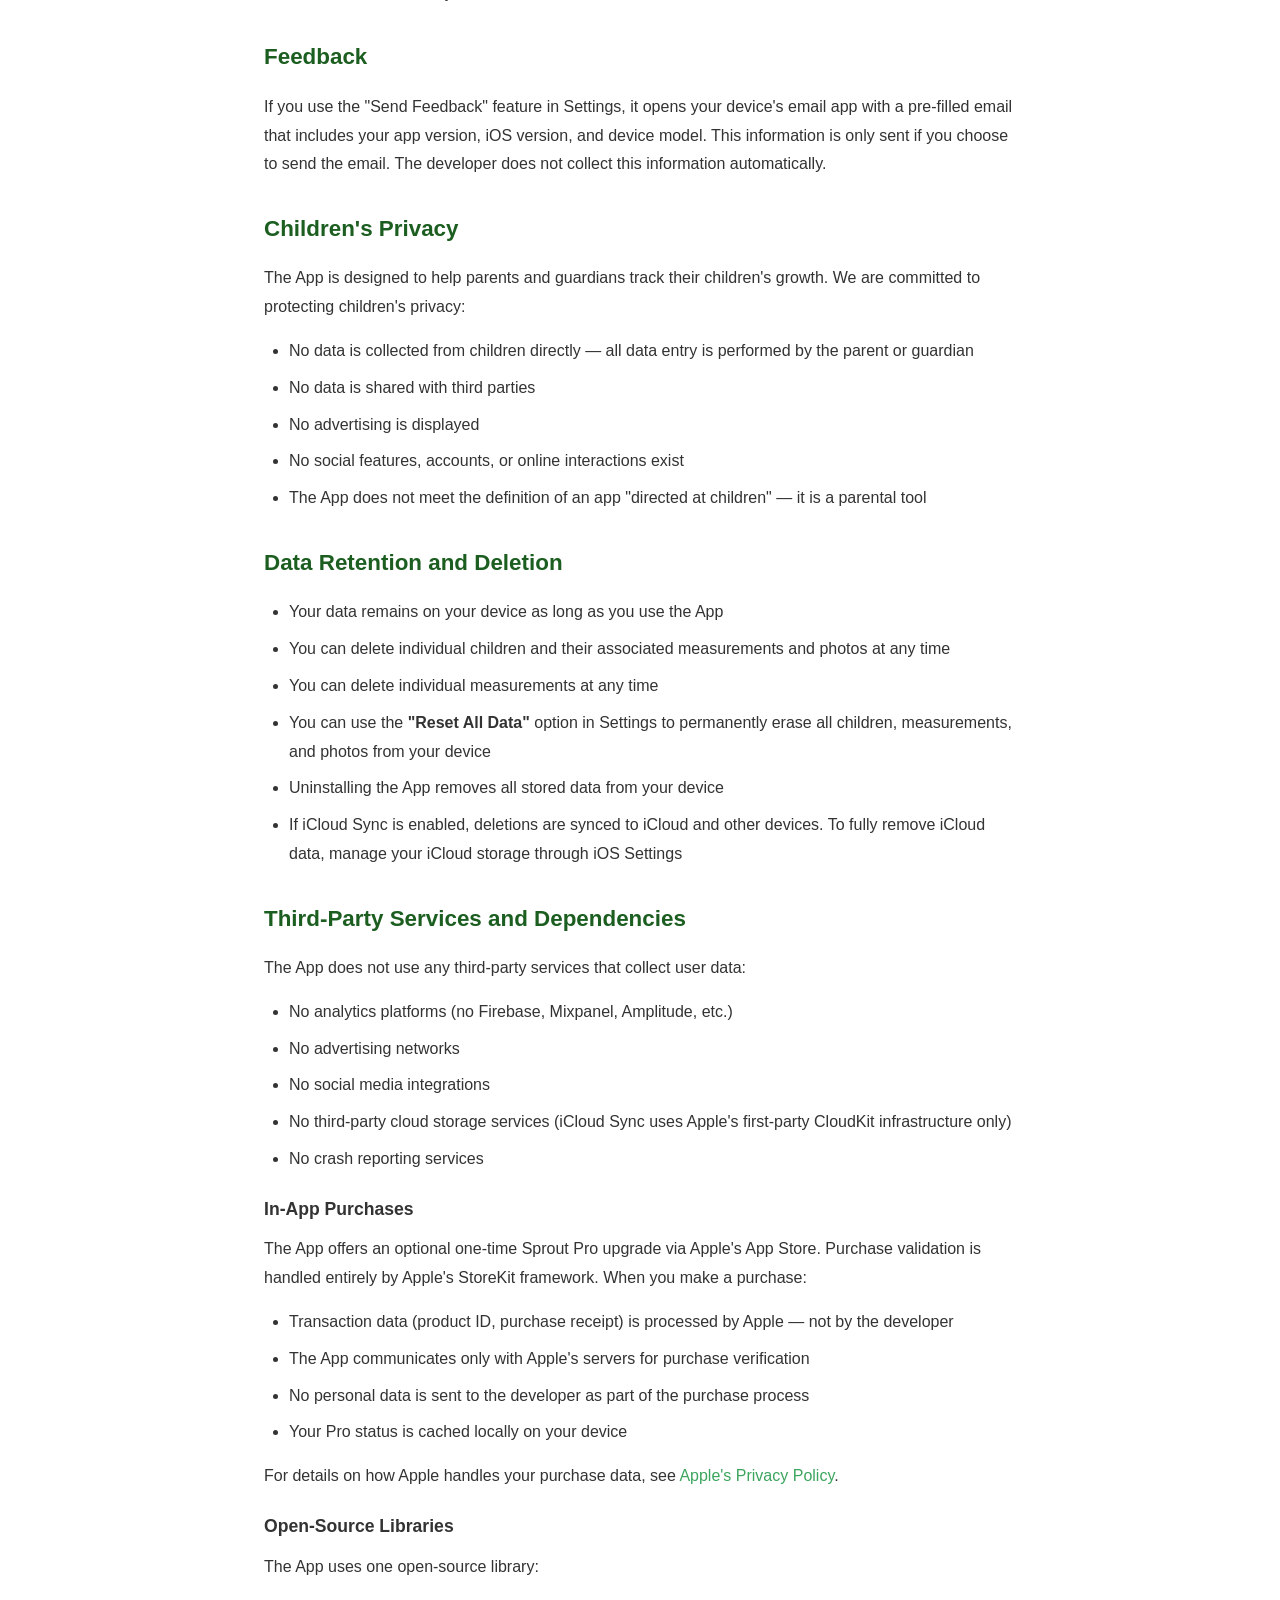
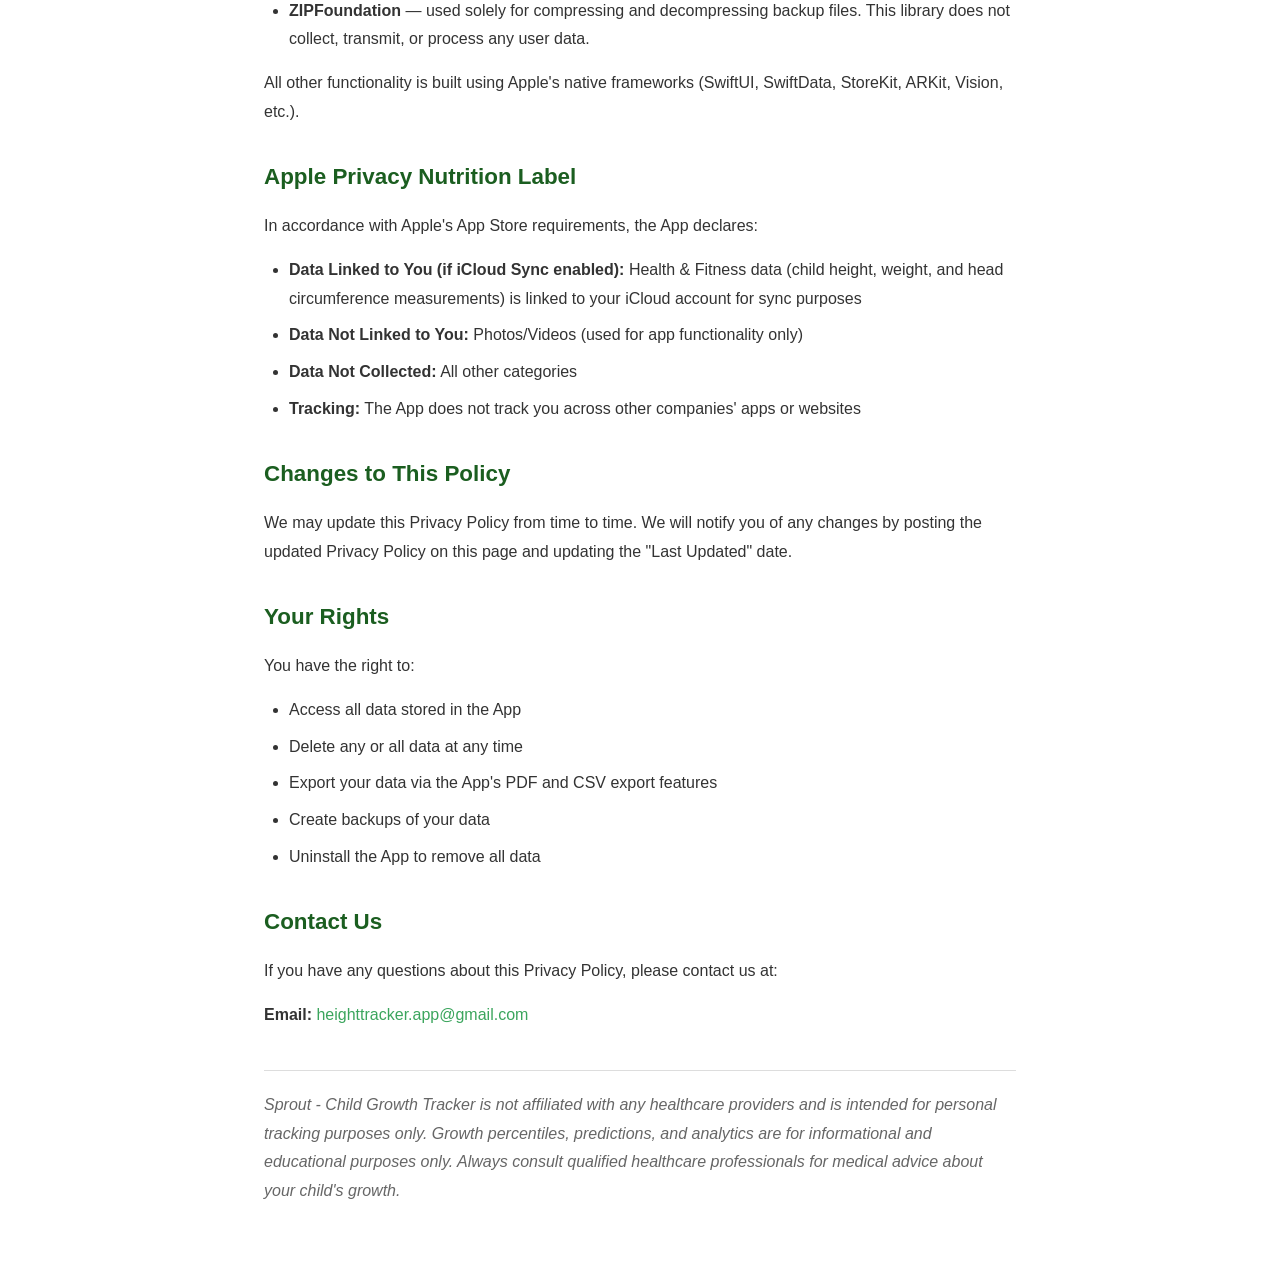
==== commit a8bae28d: "Update all pages with head circumference, BMI, and current features - SEO: Updated title, meta descr" ====
--- a/privacy-policy.html
+++ b/privacy-policy.html
@@ -19,7 +19,7 @@
         <a href="index.html" class="back-link">&larr; Back to Sprout</a>
 
         <h1>Privacy Policy for Sprout - Child Growth Tracker</h1>
-        <p class="updated"><strong>Last Updated:</strong> March 1, 2026</p>
+        <p class="updated"><strong>Last Updated:</strong> March 5, 2026</p>
 
         <h2>Overview</h2>
         <p>Sprout - Child Growth Tracker ("the App"), is committed to protecting your privacy. This Privacy Policy explains how we handle your information when you use our iOS application. The App is designed as a privacy-first tool &mdash; all data stays on your device.</p>
@@ -32,15 +32,17 @@
             <li><strong>Child profiles:</strong> Names, birth dates, and biological sex</li>
             <li><strong>Height measurements:</strong> Height values, dates, and optional notes</li>
             <li><strong>Weight measurements:</strong> Weight values, dates, and optional notes</li>
+            <li><strong>Head circumference measurements:</strong> Head circumference values, dates, and optional notes</li>
             <li><strong>Photos:</strong> Profile photos and measurement milestone photos you choose to attach</li>
             <li><strong>Parent heights:</strong> Mother's and father's heights (for adult height prediction features)</li>
-            <li><strong>Preferences:</strong> Height unit preference (metric/imperial), weight unit preference (kg/lbs), appearance setting (light/dark/system), language preference, and reminder preferences</li>
-        </ul>
+            <li><strong>Preferences:</strong> Height unit preference (metric/imperial), weight unit preference (kg/lbs), head circumference unit preference (cm/inches), appearance setting (light/dark/system), language preference, and reminder preferences</li>
+        </ul>
+        <p><strong>Computed data:</strong> The App calculates BMI (Body Mass Index) by pairing height and weight measurements recorded within a 14-day window. BMI values, percentiles, and categories are computed locally and are not stored separately &mdash; they are derived from your existing measurements on demand.</p>
 
         <h3>Where Data is Stored</h3>
         <p><strong>By default, all data is stored locally on your device.</strong> The App does not transmit any personal information to third-party servers.</p>
         <ul>
-            <li><strong>App data</strong> (child profiles, height and weight measurements) is stored using Apple's SwiftData framework in the app's secure container</li>
+            <li><strong>App data</strong> (child profiles, height, weight, and head circumference measurements) is stored using Apple's SwiftData framework in the app's secure container</li>
             <li><strong>Photos</strong> are compressed and stored locally within the app's data</li>
             <li><strong>Preferences</strong> (unit system, appearance, reminder settings) are stored in the app's UserDefaults</li>
             <li><strong>Sensitive configuration</strong> is stored in the iOS Keychain with device-only access</li>
@@ -51,16 +53,16 @@
         <p>If you use the Sprout Home Screen widget, a lightweight summary of your children's data is shared between the App and the widget extension using Apple's App Group storage on your device. This includes:</p>
         <ul>
             <li>Child name, birth date, sex, and a small profile thumbnail</li>
-            <li>Latest height and weight measurements with dates</li>
-            <li>Growth percentile values</li>
+            <li>Latest height, weight, and head circumference measurements with dates</li>
+            <li>Growth percentile values and latest BMI</li>
         </ul>
         <p>This data never leaves your device. It is stored in a shared on-device container accessible only to the App and its widget extension.</p>
 
         <h2>iCloud Sync (Optional, Pro Feature)</h2>
         <p>Sprout Pro subscribers can optionally enable <strong>iCloud Sync</strong> to synchronize their data across multiple Apple devices signed into the same iCloud account. When enabled:</p>
         <ul>
-            <li>Child profiles, height and weight measurements, and associated data are synced via <strong>Apple's CloudKit</strong> framework</li>
-            <li>User preferences (height unit, weight unit, appearance) are synced via Apple's <strong>iCloud Key-Value Store (NSUbiquitousKeyValueStore)</strong></li>
+            <li>Child profiles, height, weight, and head circumference measurements, photos, and associated data are synced via <strong>Apple's CloudKit</strong> framework</li>
+            <li>User preferences (height unit, weight unit, head circumference unit, appearance) are synced via Apple's <strong>iCloud Key-Value Store (NSUbiquitousKeyValueStore)</strong></li>
             <li>Data is transmitted and stored using Apple's iCloud infrastructure &mdash; the developer does not operate any servers and has no access to your iCloud data</li>
             <li>iCloud data is encrypted in transit and at rest by Apple</li>
             <li>Sync can be disabled at any time in the App's Settings. Disabling sync stops new data from being uploaded but does not delete data already in iCloud</li>
@@ -109,7 +111,7 @@
         <h2>Backup and Restore</h2>
         <p>The App provides a local backup and restore feature:</p>
         <ul>
-            <li>Backups are saved as <code>.sproutbackup</code> files containing your children's data, measurements, photos, and preferences</li>
+            <li>Backups are saved as <code>.sproutbackup</code> files containing your children's data, all measurements (height, weight, head circumference), photos, and preferences</li>
             <li>Backup files are created locally and shared using the iOS share sheet &mdash; you choose where to save them</li>
             <li>Backup files use iOS complete file protection encryption</li>
             <li>No backup data is sent to the developer or any third-party service</li>
@@ -119,10 +121,18 @@
         <h2>Export Features</h2>
         <p>The App allows you to export your data:</p>
         <ul>
-            <li><strong>PDF reports:</strong> Growth reports containing child information, measurements, and growth charts</li>
-            <li><strong>CSV files:</strong> Measurement data in spreadsheet format</li>
+            <li><strong>PDF reports:</strong> Comprehensive growth reports containing child information, height/weight/head circumference measurements, BMI data, and growth charts</li>
+            <li><strong>CSV files:</strong> All measurement data (height, weight, head circumference, and BMI) in spreadsheet format</li>
         </ul>
         <p>Exported files are generated locally and shared using the iOS share sheet. They are not sent to any server. Temporary export files are deleted after sharing.</p>
+
+        <h2>Share Cards</h2>
+        <p>The App can generate branded share cards showing your child's growth milestones (name, age, height, weight, percentile). These images are:</p>
+        <ul>
+            <li>Rendered locally on your device</li>
+            <li>Shared only when you explicitly choose to via the iOS share sheet</li>
+            <li>Not sent to any server or stored externally by the App</li>
+        </ul>
 
         <h2>Notifications</h2>
         <p>If you enable reminders, the App uses <strong>local notifications only</strong> to remind you to take measurements. This feature:</p>
@@ -168,12 +178,12 @@
         </ul>
 
         <h3>In-App Purchases</h3>
-        <p>The App offers an optional Sprout Pro subscription via Apple's App Store. Purchase validation is handled entirely by Apple's StoreKit framework. When you make a purchase:</p>
+        <p>The App offers an optional one-time Sprout Pro upgrade via Apple's App Store. Purchase validation is handled entirely by Apple's StoreKit framework. When you make a purchase:</p>
         <ul>
             <li>Transaction data (product ID, purchase receipt) is processed by Apple &mdash; not by the developer</li>
             <li>The App communicates only with Apple's servers for purchase verification</li>
             <li>No personal data is sent to the developer as part of the purchase process</li>
-            <li>Your Pro subscription status is cached locally on your device</li>
+            <li>Your Pro status is cached locally on your device</li>
         </ul>
         <p>For details on how Apple handles your purchase data, see <a href="https://www.apple.com/legal/privacy/">Apple's Privacy Policy</a>.</p>
 
@@ -187,7 +197,7 @@
         <h2>Apple Privacy Nutrition Label</h2>
         <p>In accordance with Apple's App Store requirements, the App declares:</p>
         <ul>
-            <li><strong>Data Linked to You (if iCloud Sync enabled):</strong> Health &amp; Fitness data (child height and weight measurements) is linked to your iCloud account for sync purposes</li>
+            <li><strong>Data Linked to You (if iCloud Sync enabled):</strong> Health &amp; Fitness data (child height, weight, and head circumference measurements) is linked to your iCloud account for sync purposes</li>
             <li><strong>Data Not Linked to You:</strong> Photos/Videos (used for app functionality only)</li>
             <li><strong>Data Not Collected:</strong> All other categories</li>
             <li><strong>Tracking:</strong> The App does not track you across other companies' apps or websites</li>
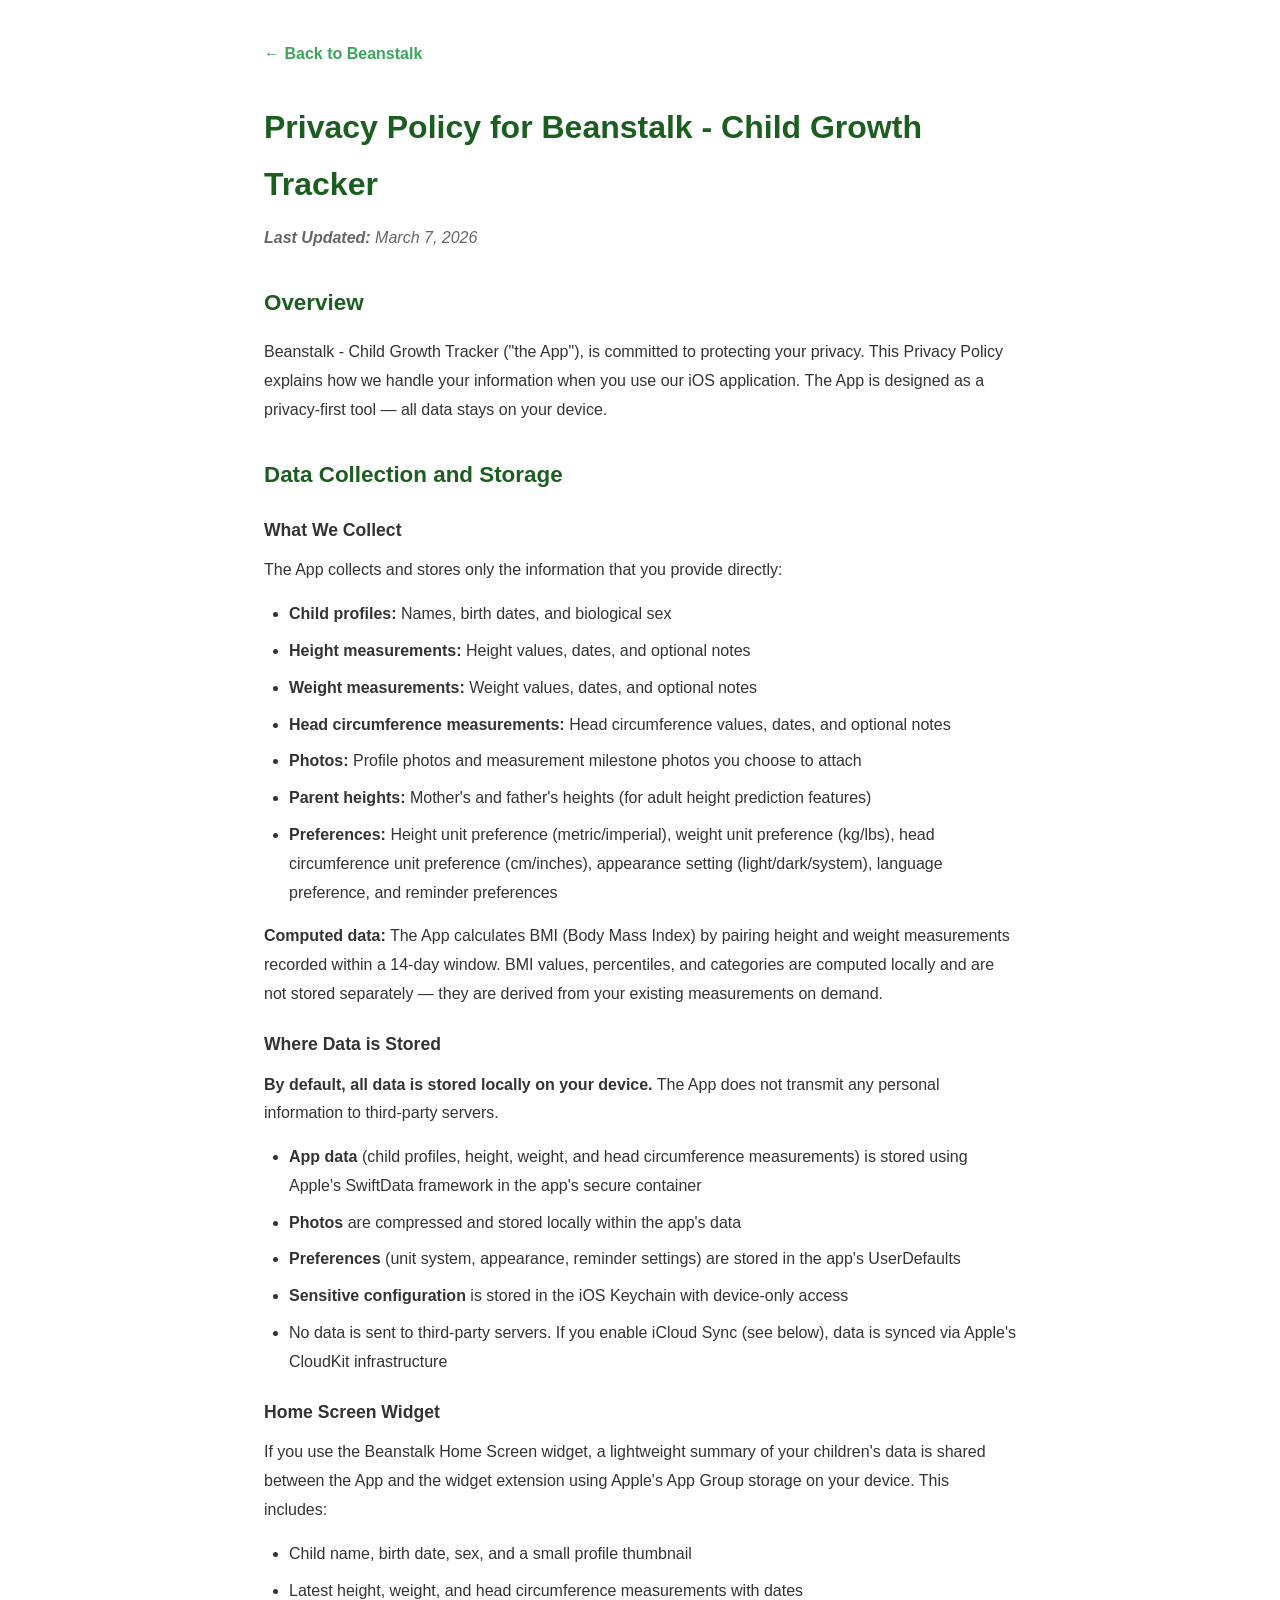
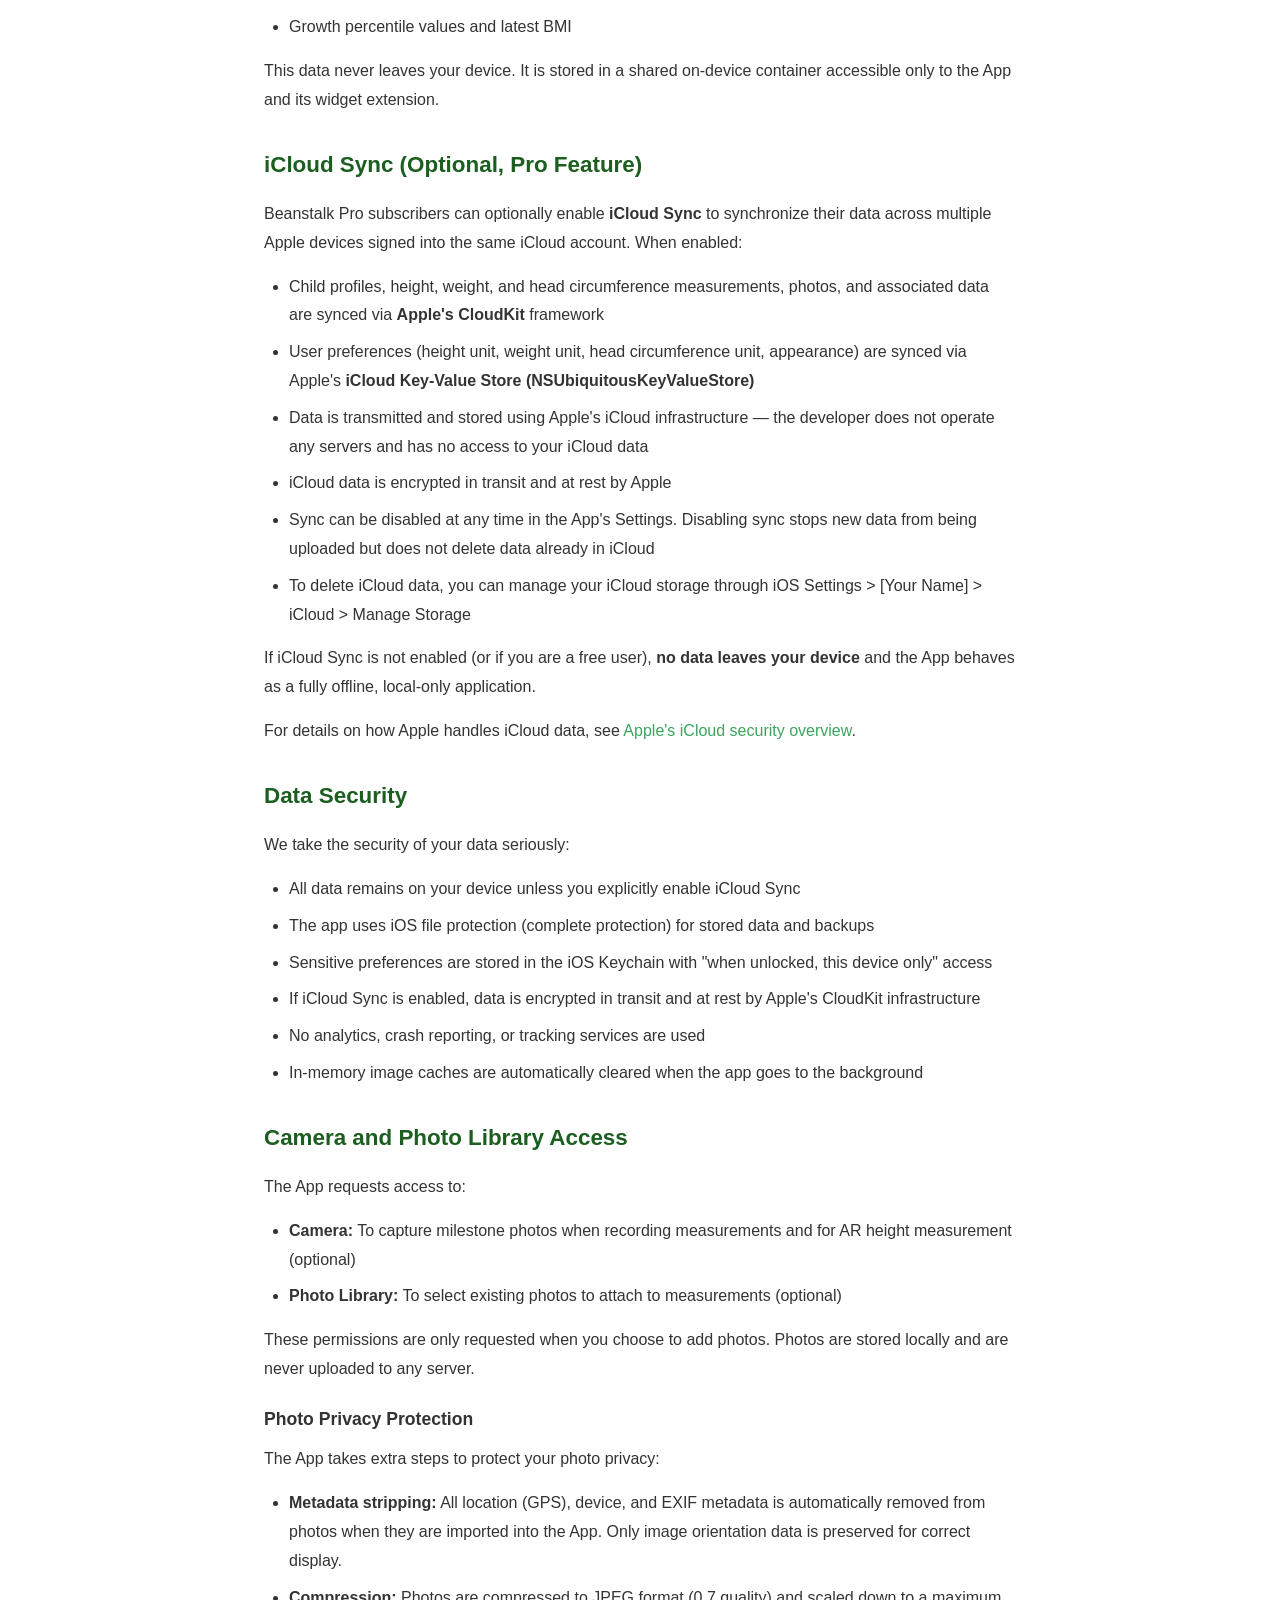
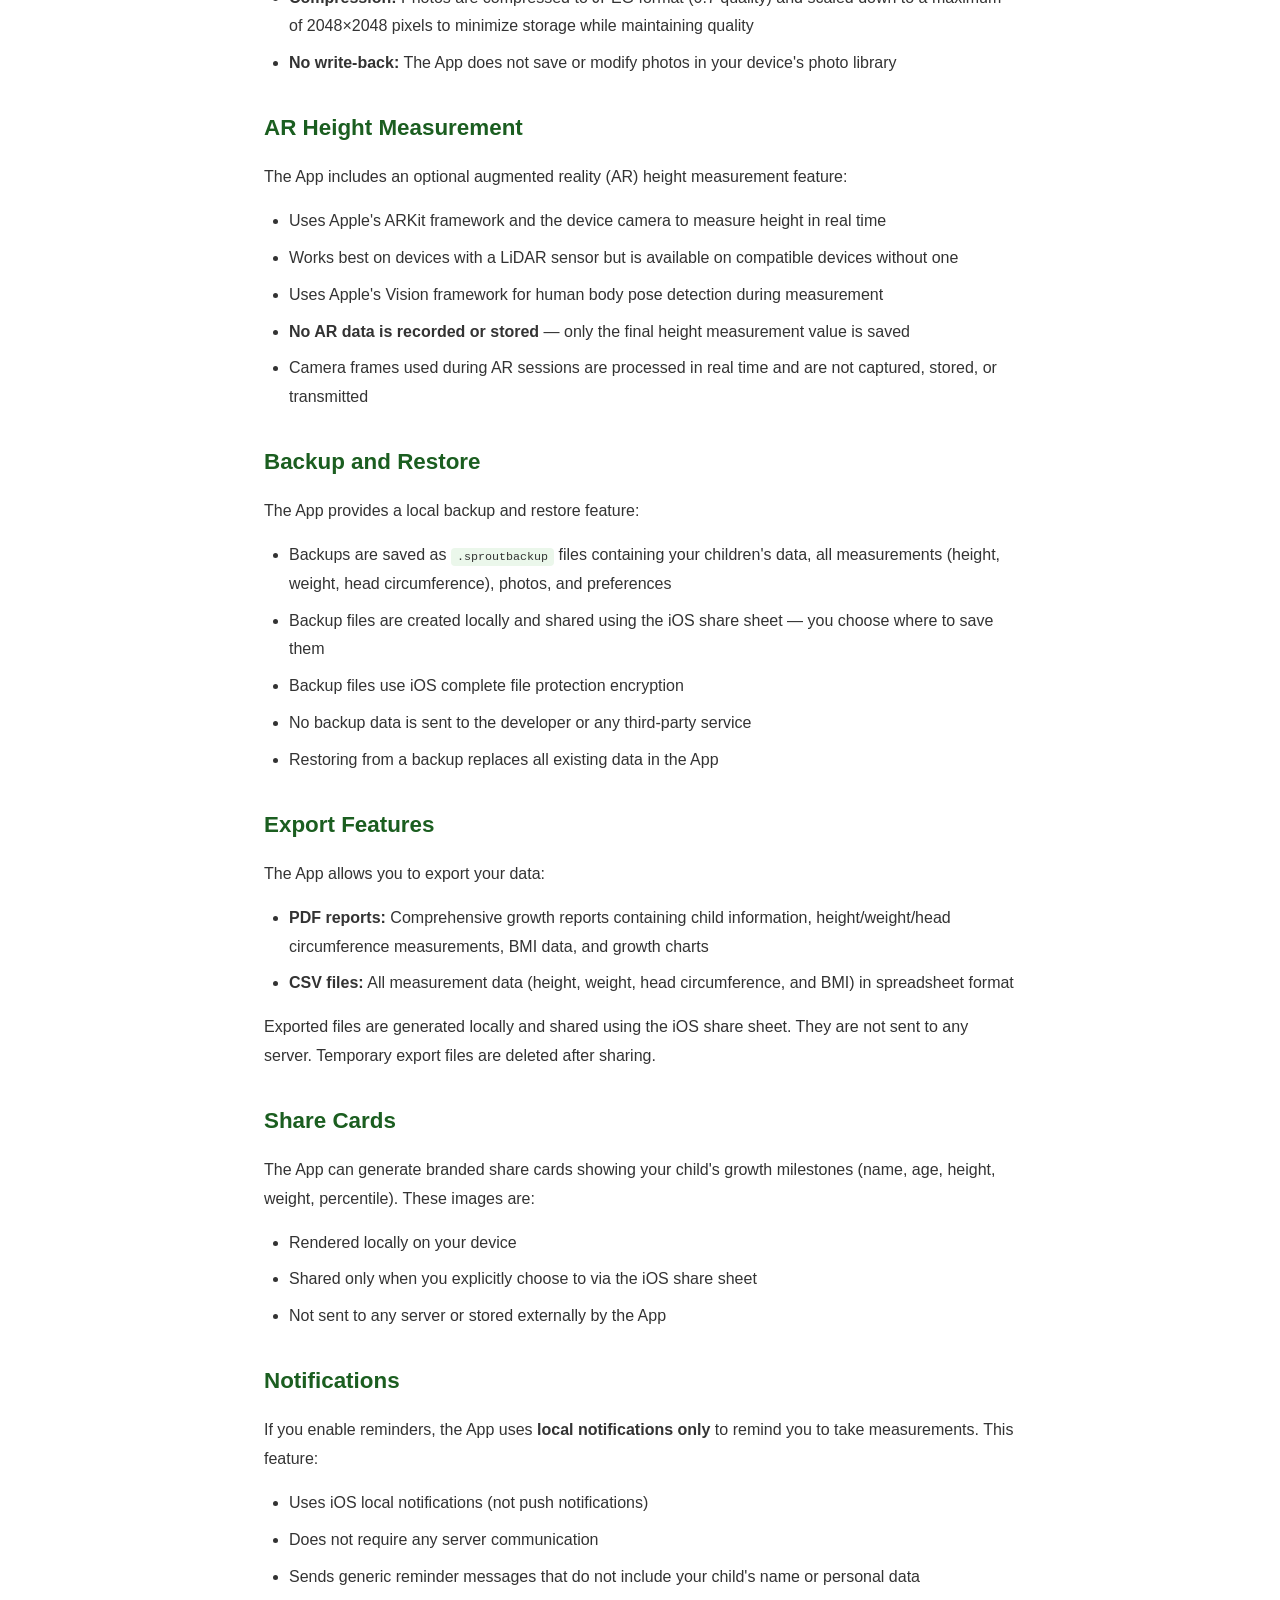
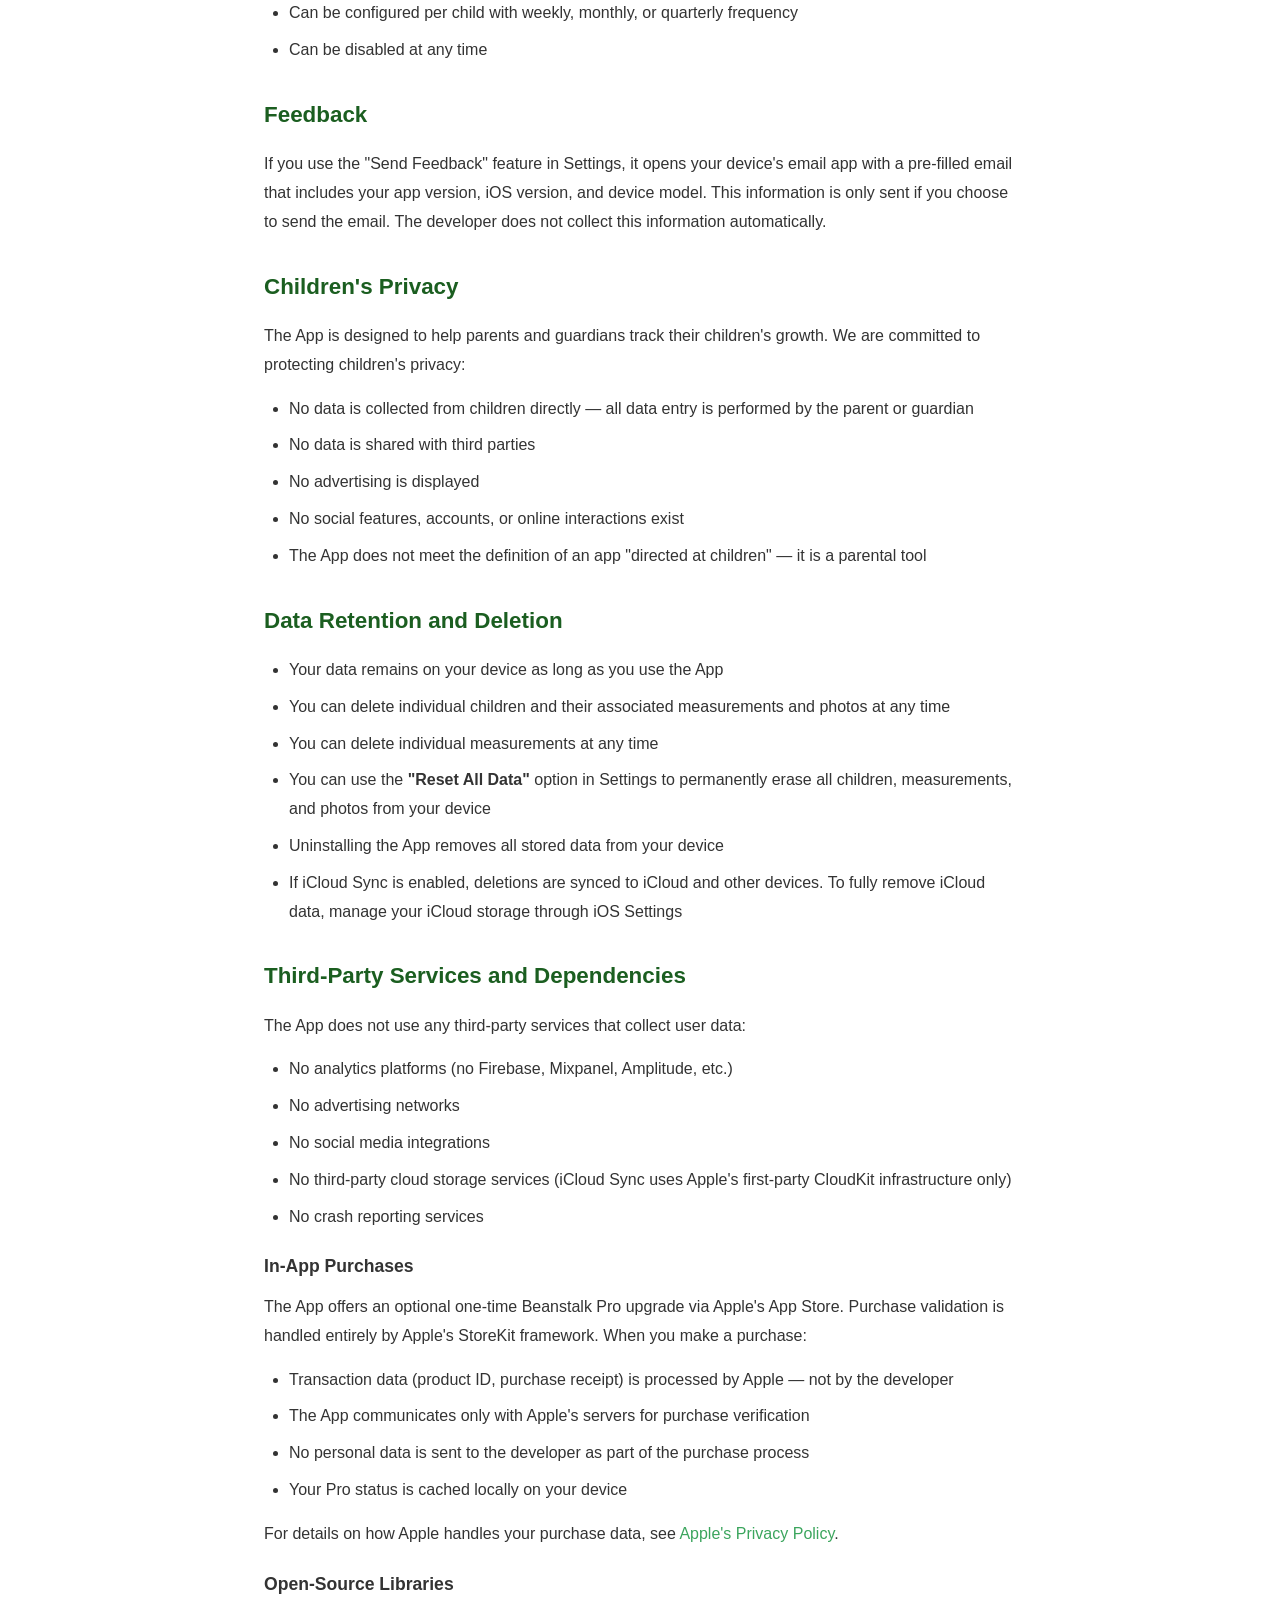
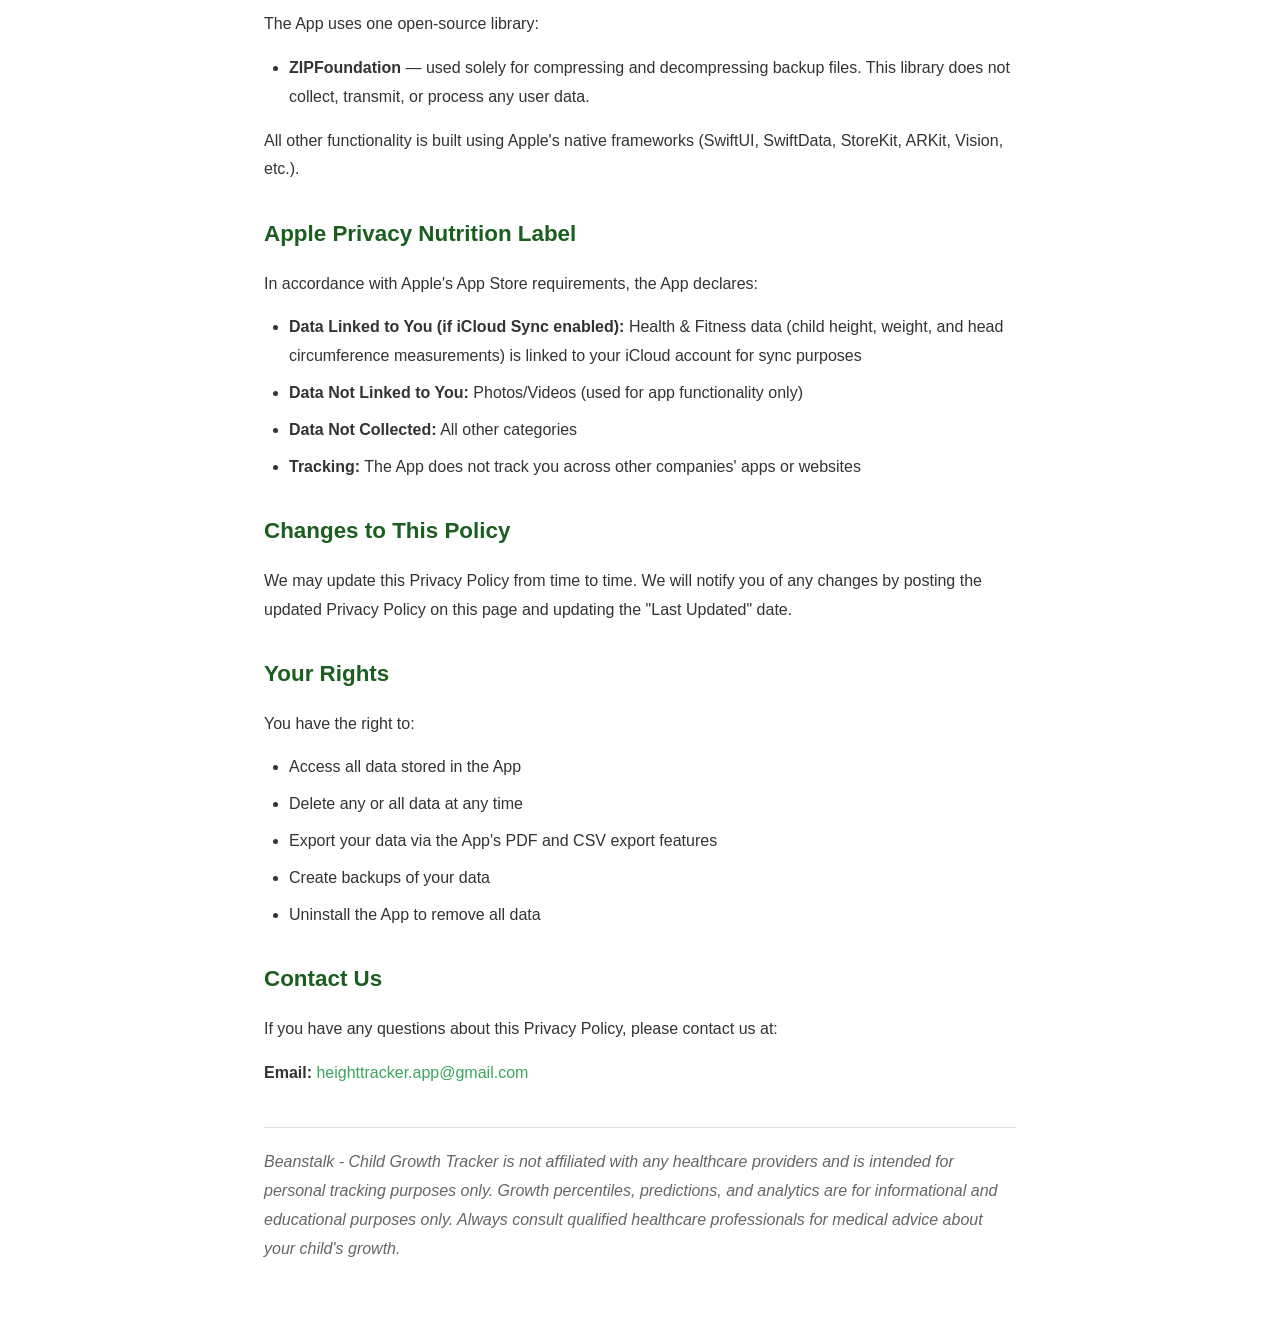
==== commit 911fd168: "Rebrand Sprout → Beanstalk and sync with latest app features - Rename all user-facing "Sprout" to "B" ====
--- a/privacy-policy.html
+++ b/privacy-policy.html
@@ -3,8 +3,8 @@
 <head>
     <meta charset="UTF-8">
     <meta name="viewport" content="width=device-width, initial-scale=1.0">
-    <title>Privacy Policy - Sprout - Child Growth Tracker</title>
-    <meta name="description" content="Privacy Policy for Sprout - Child Growth Tracker. Learn how we protect your family's data.">
+    <title>Privacy Policy - Beanstalk - Child Growth Tracker</title>
+    <meta name="description" content="Privacy Policy for Beanstalk - Child Growth Tracker. Learn how we protect your family's data.">
 
     <!-- Favicon -->
     <link rel="icon" type="image/png" href="images/app-icon.png">
@@ -16,13 +16,13 @@
 </head>
 <body>
     <div class="legal-container">
-        <a href="index.html" class="back-link">&larr; Back to Sprout</a>
-
-        <h1>Privacy Policy for Sprout - Child Growth Tracker</h1>
-        <p class="updated"><strong>Last Updated:</strong> March 5, 2026</p>
+        <a href="index.html" class="back-link">&larr; Back to Beanstalk</a>
+
+        <h1>Privacy Policy for Beanstalk - Child Growth Tracker</h1>
+        <p class="updated"><strong>Last Updated:</strong> March 7, 2026</p>
 
         <h2>Overview</h2>
-        <p>Sprout - Child Growth Tracker ("the App"), is committed to protecting your privacy. This Privacy Policy explains how we handle your information when you use our iOS application. The App is designed as a privacy-first tool &mdash; all data stays on your device.</p>
+        <p>Beanstalk - Child Growth Tracker ("the App"), is committed to protecting your privacy. This Privacy Policy explains how we handle your information when you use our iOS application. The App is designed as a privacy-first tool &mdash; all data stays on your device.</p>
 
         <h2>Data Collection and Storage</h2>
 
@@ -50,7 +50,7 @@
         </ul>
 
         <h3>Home Screen Widget</h3>
-        <p>If you use the Sprout Home Screen widget, a lightweight summary of your children's data is shared between the App and the widget extension using Apple's App Group storage on your device. This includes:</p>
+        <p>If you use the Beanstalk Home Screen widget, a lightweight summary of your children's data is shared between the App and the widget extension using Apple's App Group storage on your device. This includes:</p>
         <ul>
             <li>Child name, birth date, sex, and a small profile thumbnail</li>
             <li>Latest height, weight, and head circumference measurements with dates</li>
@@ -59,7 +59,7 @@
         <p>This data never leaves your device. It is stored in a shared on-device container accessible only to the App and its widget extension.</p>
 
         <h2>iCloud Sync (Optional, Pro Feature)</h2>
-        <p>Sprout Pro subscribers can optionally enable <strong>iCloud Sync</strong> to synchronize their data across multiple Apple devices signed into the same iCloud account. When enabled:</p>
+        <p>Beanstalk Pro subscribers can optionally enable <strong>iCloud Sync</strong> to synchronize their data across multiple Apple devices signed into the same iCloud account. When enabled:</p>
         <ul>
             <li>Child profiles, height, weight, and head circumference measurements, photos, and associated data are synced via <strong>Apple's CloudKit</strong> framework</li>
             <li>User preferences (height unit, weight unit, head circumference unit, appearance) are synced via Apple's <strong>iCloud Key-Value Store (NSUbiquitousKeyValueStore)</strong></li>
@@ -178,7 +178,7 @@
         </ul>
 
         <h3>In-App Purchases</h3>
-        <p>The App offers an optional one-time Sprout Pro upgrade via Apple's App Store. Purchase validation is handled entirely by Apple's StoreKit framework. When you make a purchase:</p>
+        <p>The App offers an optional one-time Beanstalk Pro upgrade via Apple's App Store. Purchase validation is handled entirely by Apple's StoreKit framework. When you make a purchase:</p>
         <ul>
             <li>Transaction data (product ID, purchase receipt) is processed by Apple &mdash; not by the developer</li>
             <li>The App communicates only with Apple's servers for purchase verification</li>
@@ -220,7 +220,7 @@
         <p>If you have any questions about this Privacy Policy, please contact us at:</p>
         <p><strong>Email:</strong> <a href="mailto:heighttracker.app@gmail.com">heighttracker.app@gmail.com</a></p>
 
-        <p class="disclaimer">Sprout - Child Growth Tracker is not affiliated with any healthcare providers and is intended for personal tracking purposes only. Growth percentiles, predictions, and analytics are for informational and educational purposes only. Always consult qualified healthcare professionals for medical advice about your child's growth.</p>
+        <p class="disclaimer">Beanstalk - Child Growth Tracker is not affiliated with any healthcare providers and is intended for personal tracking purposes only. Growth percentiles, predictions, and analytics are for informational and educational purposes only. Always consult qualified healthcare professionals for medical advice about your child's growth.</p>
     </div>
 </body>
 </html>
--- a/css/style.css
+++ b/css/style.css
@@ -1,5 +1,5 @@
 /* ============================================
-   Sprout - Child Growth Tracker Landing Page
+   Beanstalk - Child Growth Tracker Landing Page
    Brand Colors:
      Primary Green:  #3BA55D
      Dark Green:     #1B5E20
--- a/css/legal.css
+++ b/css/legal.css
@@ -1,5 +1,5 @@
 /* ============================================
-   Sprout - Legal Pages (Privacy Policy, ToS)
+   Beanstalk - Legal Pages (Privacy Policy, ToS)
    Inherits base reset & fonts from style.css
    ============================================ */
 
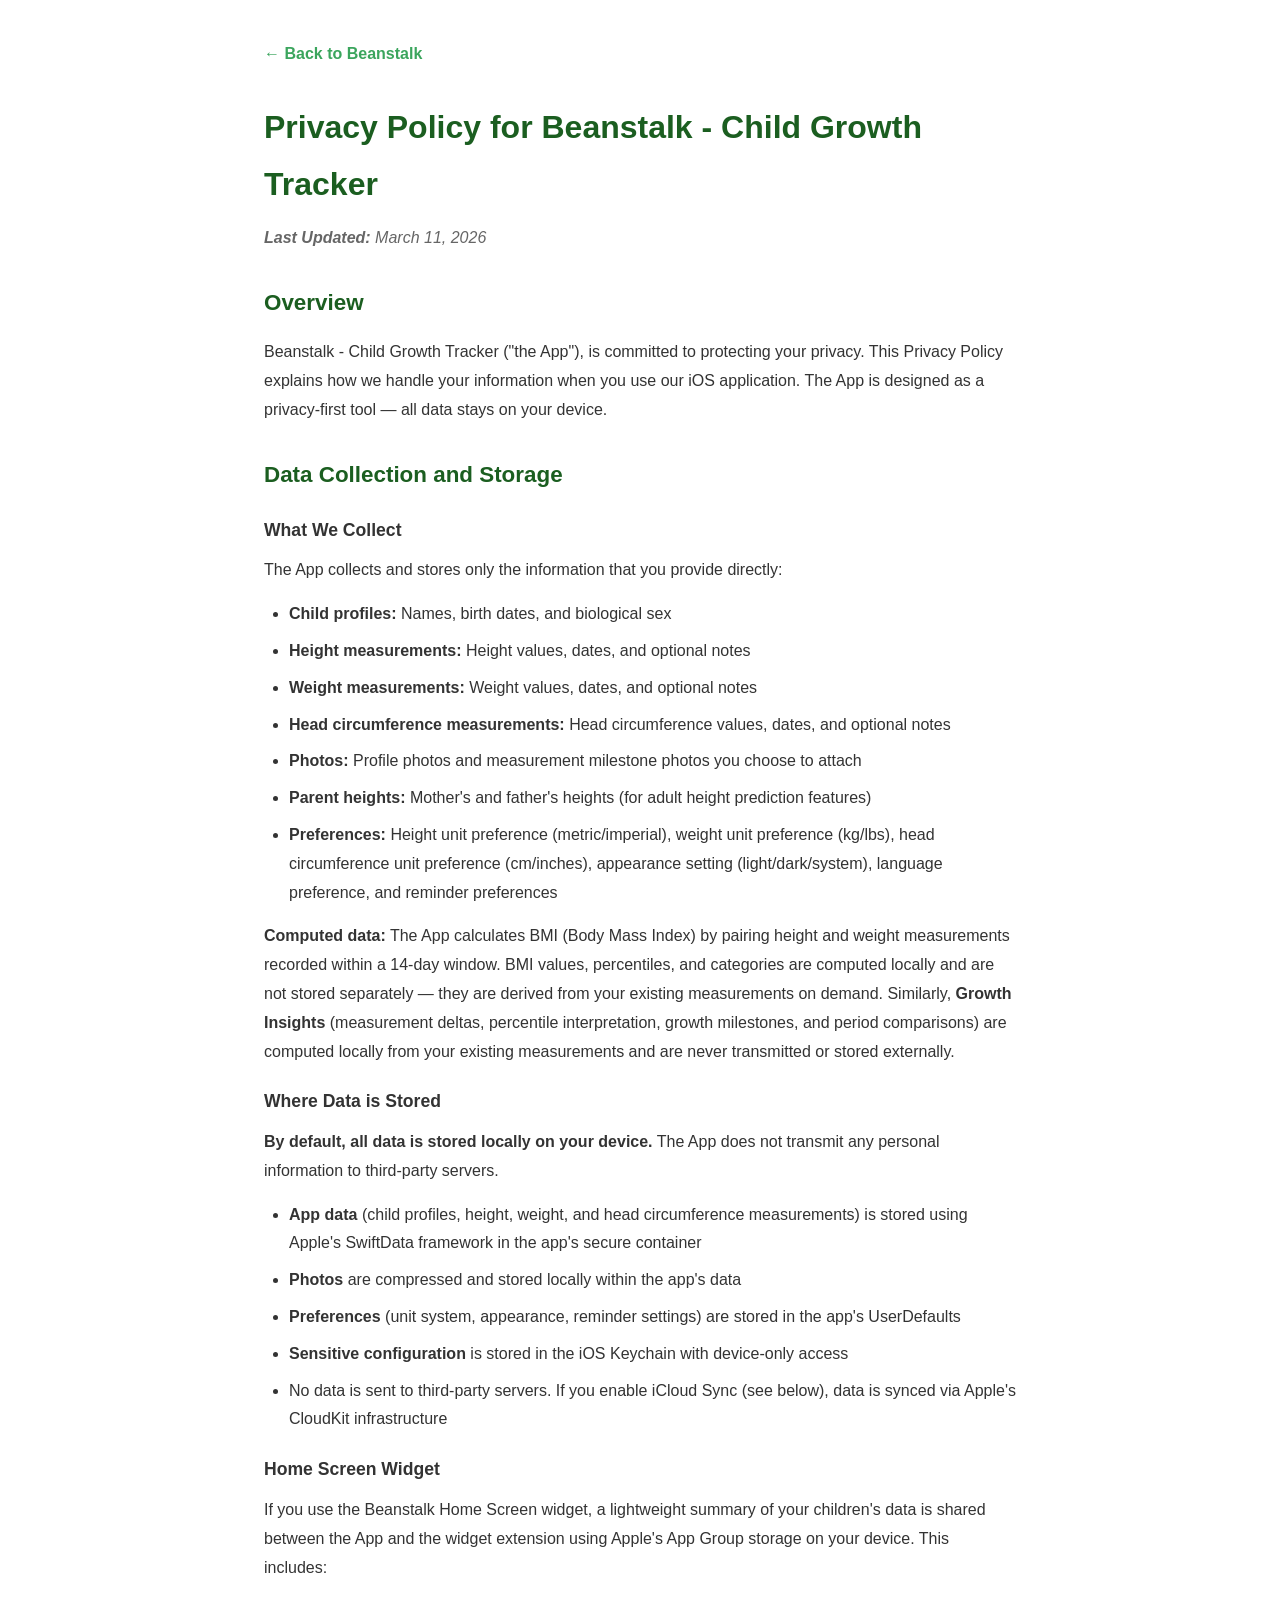
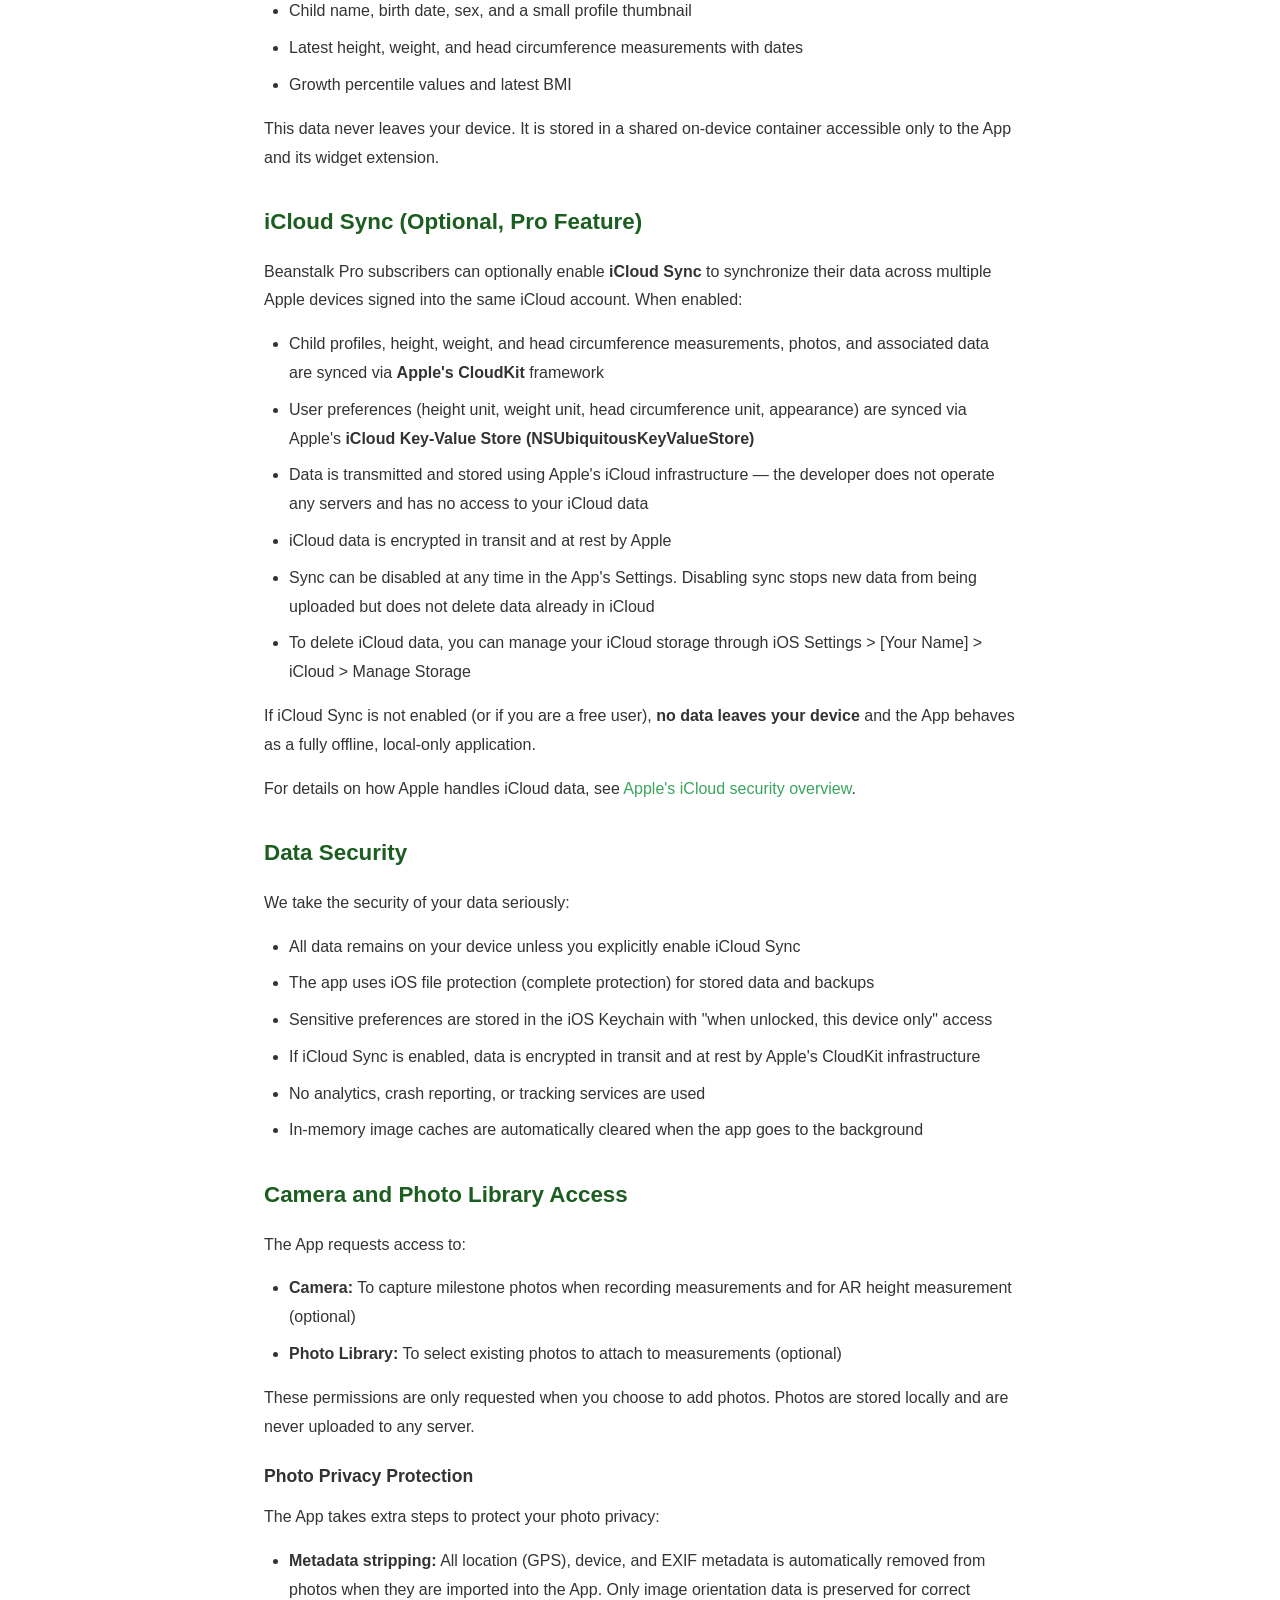
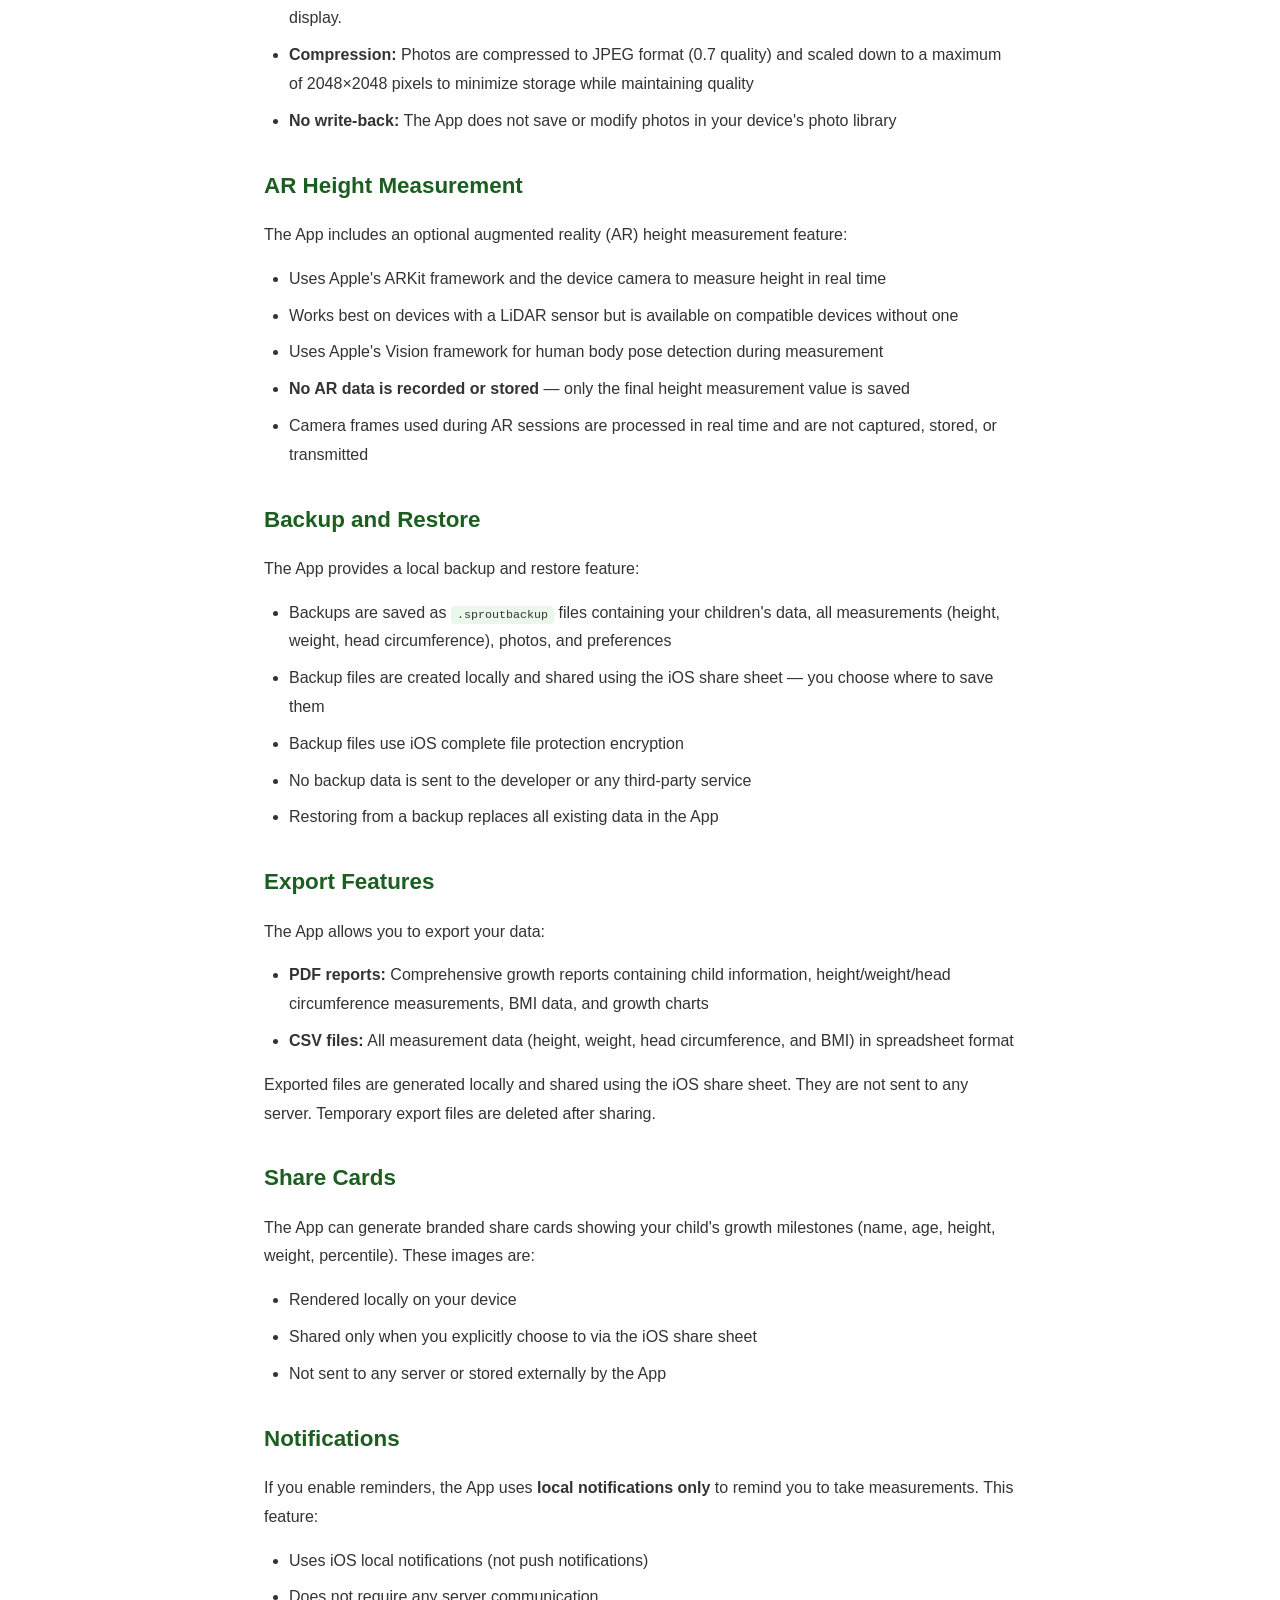
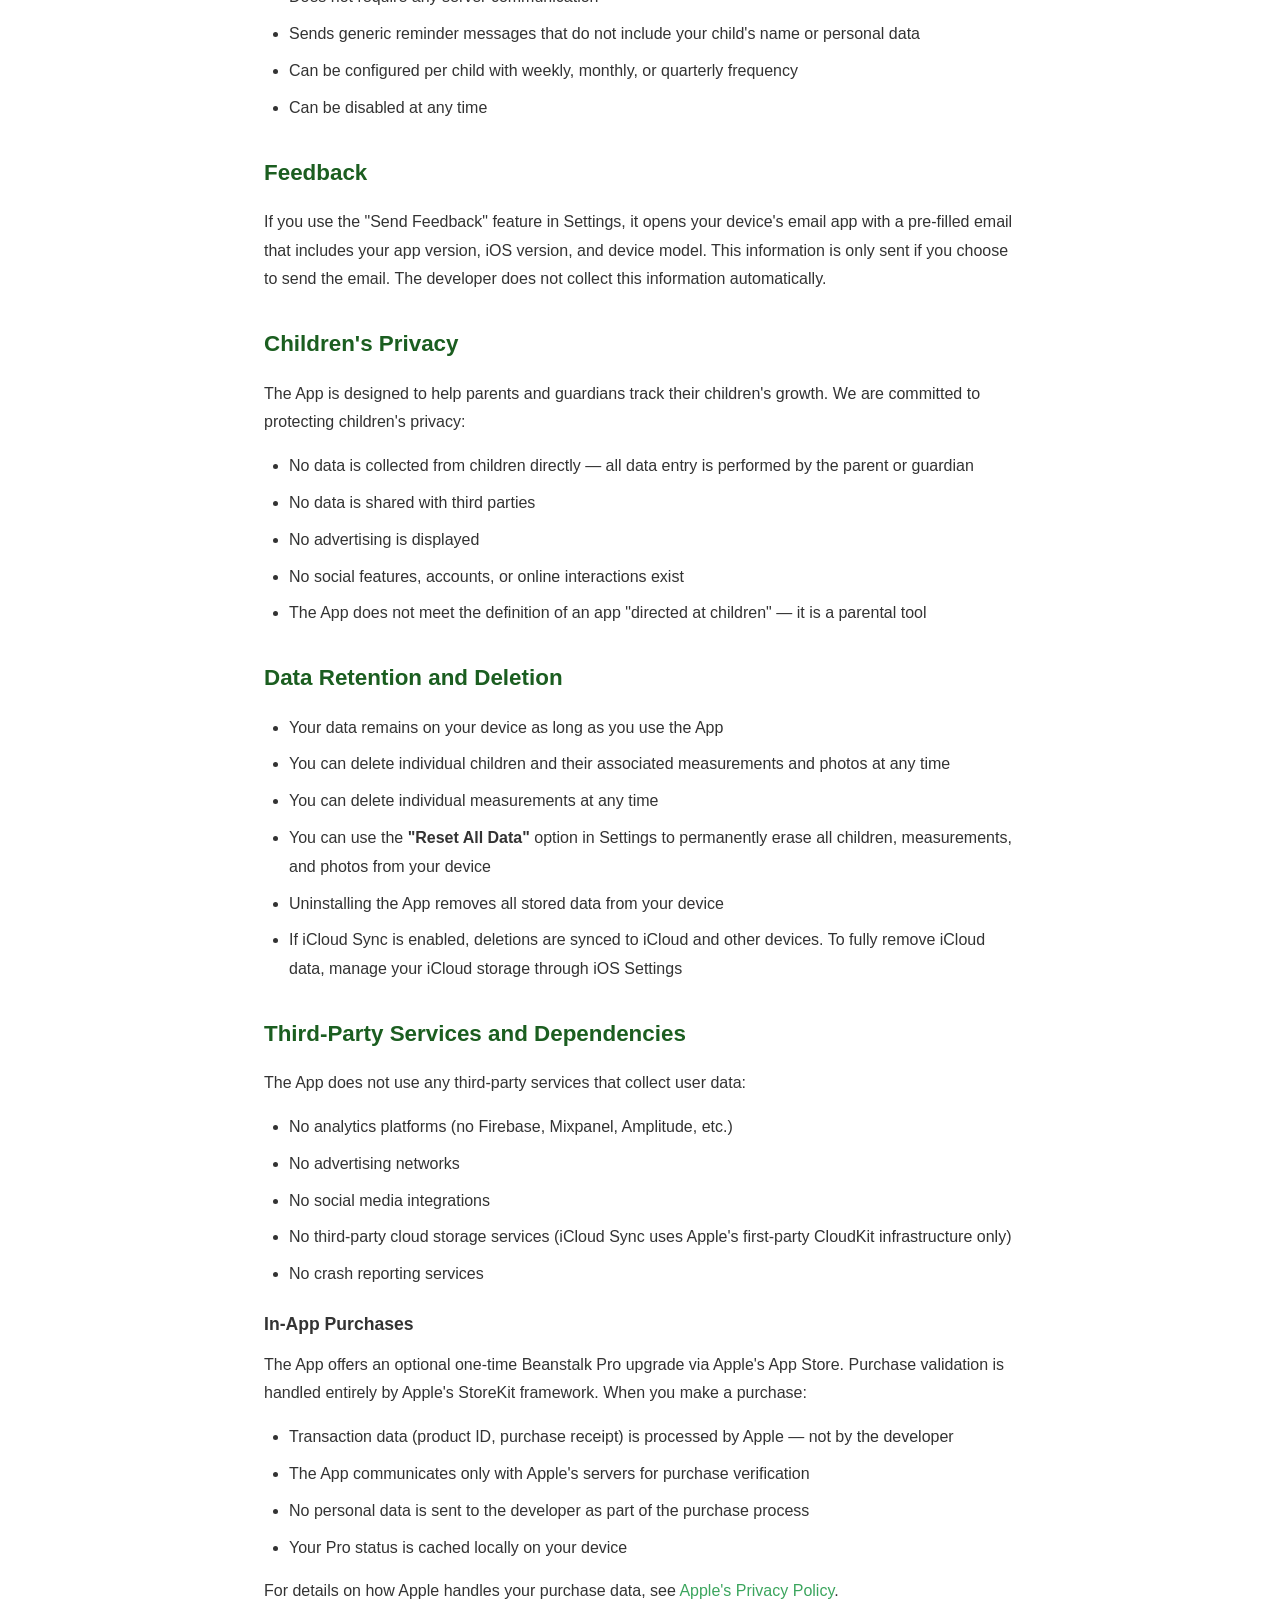
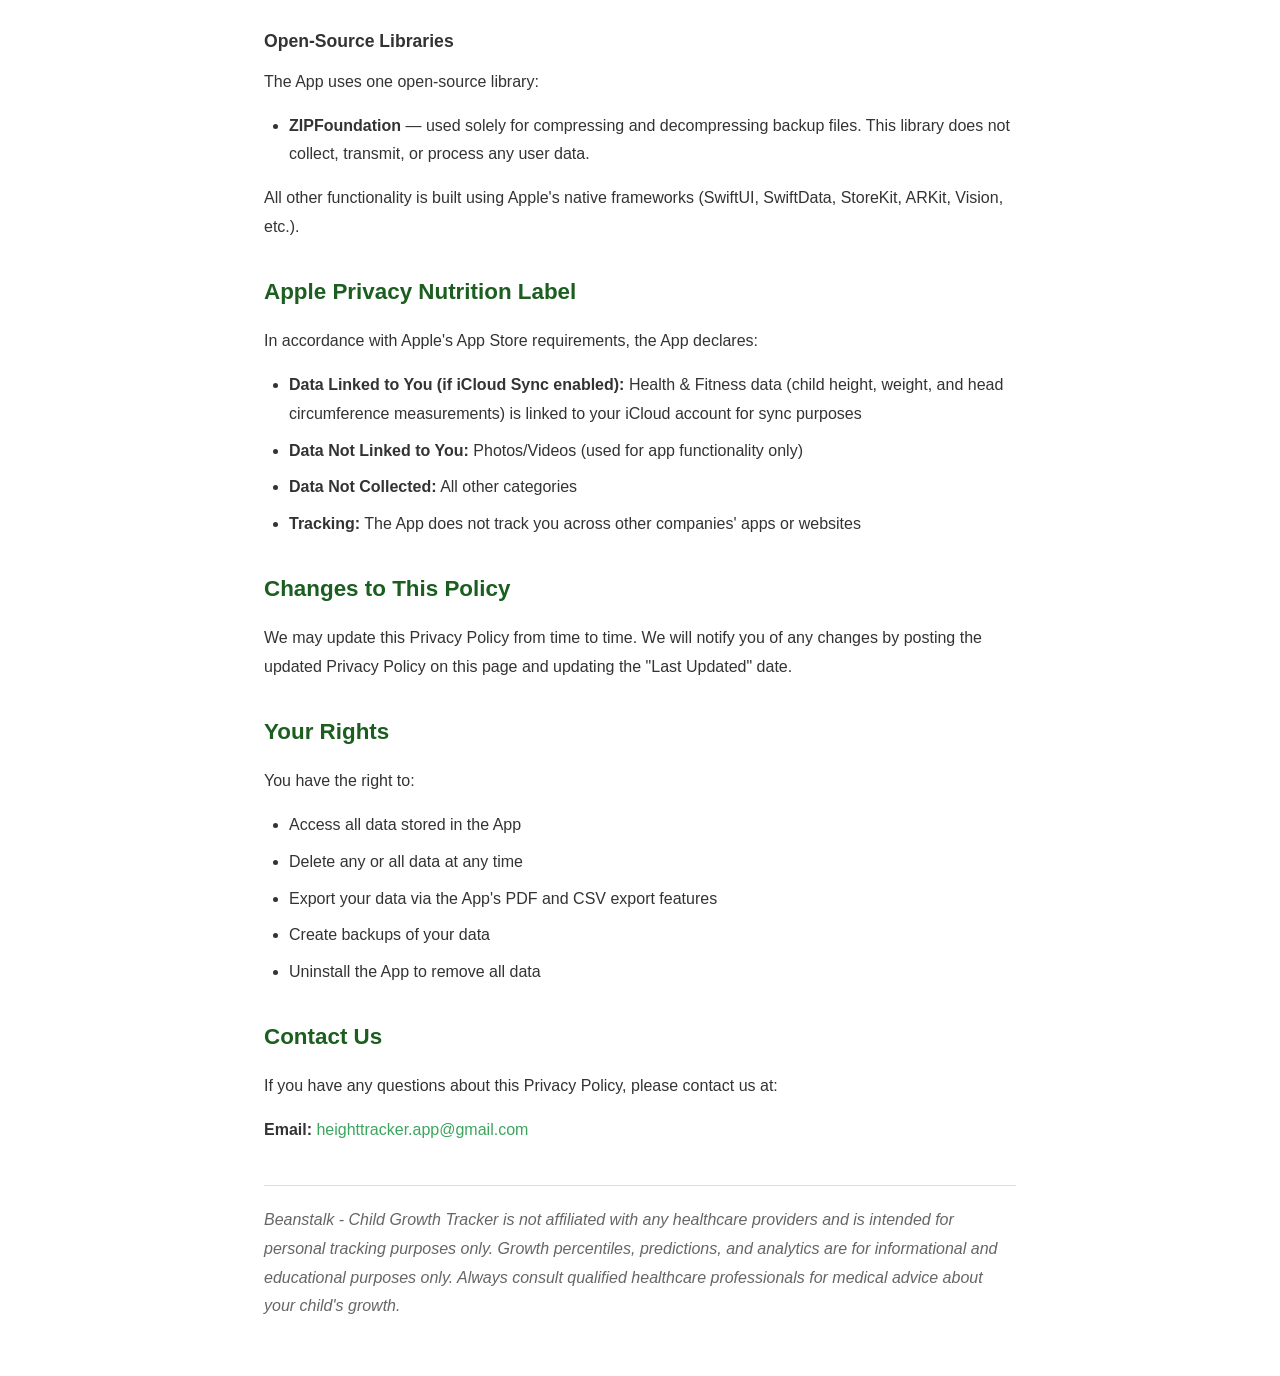
==== commit 5e2ca78b: "Update site with latest screenshots, features, app icon, and legal pages - Replace all 6 screenshots" ====
--- a/privacy-policy.html
+++ b/privacy-policy.html
@@ -19,7 +19,7 @@
         <a href="index.html" class="back-link">&larr; Back to Beanstalk</a>
 
         <h1>Privacy Policy for Beanstalk - Child Growth Tracker</h1>
-        <p class="updated"><strong>Last Updated:</strong> March 7, 2026</p>
+        <p class="updated"><strong>Last Updated:</strong> March 11, 2026</p>
 
         <h2>Overview</h2>
         <p>Beanstalk - Child Growth Tracker ("the App"), is committed to protecting your privacy. This Privacy Policy explains how we handle your information when you use our iOS application. The App is designed as a privacy-first tool &mdash; all data stays on your device.</p>
@@ -37,7 +37,7 @@
             <li><strong>Parent heights:</strong> Mother's and father's heights (for adult height prediction features)</li>
             <li><strong>Preferences:</strong> Height unit preference (metric/imperial), weight unit preference (kg/lbs), head circumference unit preference (cm/inches), appearance setting (light/dark/system), language preference, and reminder preferences</li>
         </ul>
-        <p><strong>Computed data:</strong> The App calculates BMI (Body Mass Index) by pairing height and weight measurements recorded within a 14-day window. BMI values, percentiles, and categories are computed locally and are not stored separately &mdash; they are derived from your existing measurements on demand.</p>
+        <p><strong>Computed data:</strong> The App calculates BMI (Body Mass Index) by pairing height and weight measurements recorded within a 14-day window. BMI values, percentiles, and categories are computed locally and are not stored separately &mdash; they are derived from your existing measurements on demand. Similarly, <strong>Growth Insights</strong> (measurement deltas, percentile interpretation, growth milestones, and period comparisons) are computed locally from your existing measurements and are never transmitted or stored externally.</p>
 
         <h3>Where Data is Stored</h3>
         <p><strong>By default, all data is stored locally on your device.</strong> The App does not transmit any personal information to third-party servers.</p>
--- a/css/style.css
+++ b/css/style.css
@@ -122,14 +122,16 @@
 }
 
 .screenshot-grid {
-    display: grid;
-    grid-template-columns: repeat(3, 1fr);
+    display: flex;
+    flex-wrap: wrap;
+    justify-content: center;
     gap: 24px;
     max-width: 900px;
     margin: 0 auto;
 }
 
 .screenshot-item {
+    width: calc((100% - 48px) / 3);
     text-align: center;
 }
 
@@ -343,8 +345,11 @@
         grid-template-columns: repeat(2, 1fr);
     }
 
+    .screenshot-item {
+        width: calc((100% - 32px) / 3);
+    }
+
     .screenshot-grid {
-        grid-template-columns: repeat(3, 1fr);
         gap: 16px;
     }
 }
@@ -369,8 +374,11 @@
         font-size: 1.6rem;
     }
 
+    .screenshot-item {
+        width: calc((100% - 12px) / 2);
+    }
+
     .screenshot-grid {
-        grid-template-columns: repeat(2, 1fr);
         gap: 12px;
     }
 
@@ -418,9 +426,11 @@
         padding: 0 16px;
     }
 
+    .screenshot-item {
+        width: 100%;
+    }
+
     .screenshot-grid {
-        grid-template-columns: 1fr;
         max-width: 260px;
-        margin: 0 auto;
-    }
-}
+    }
+}
